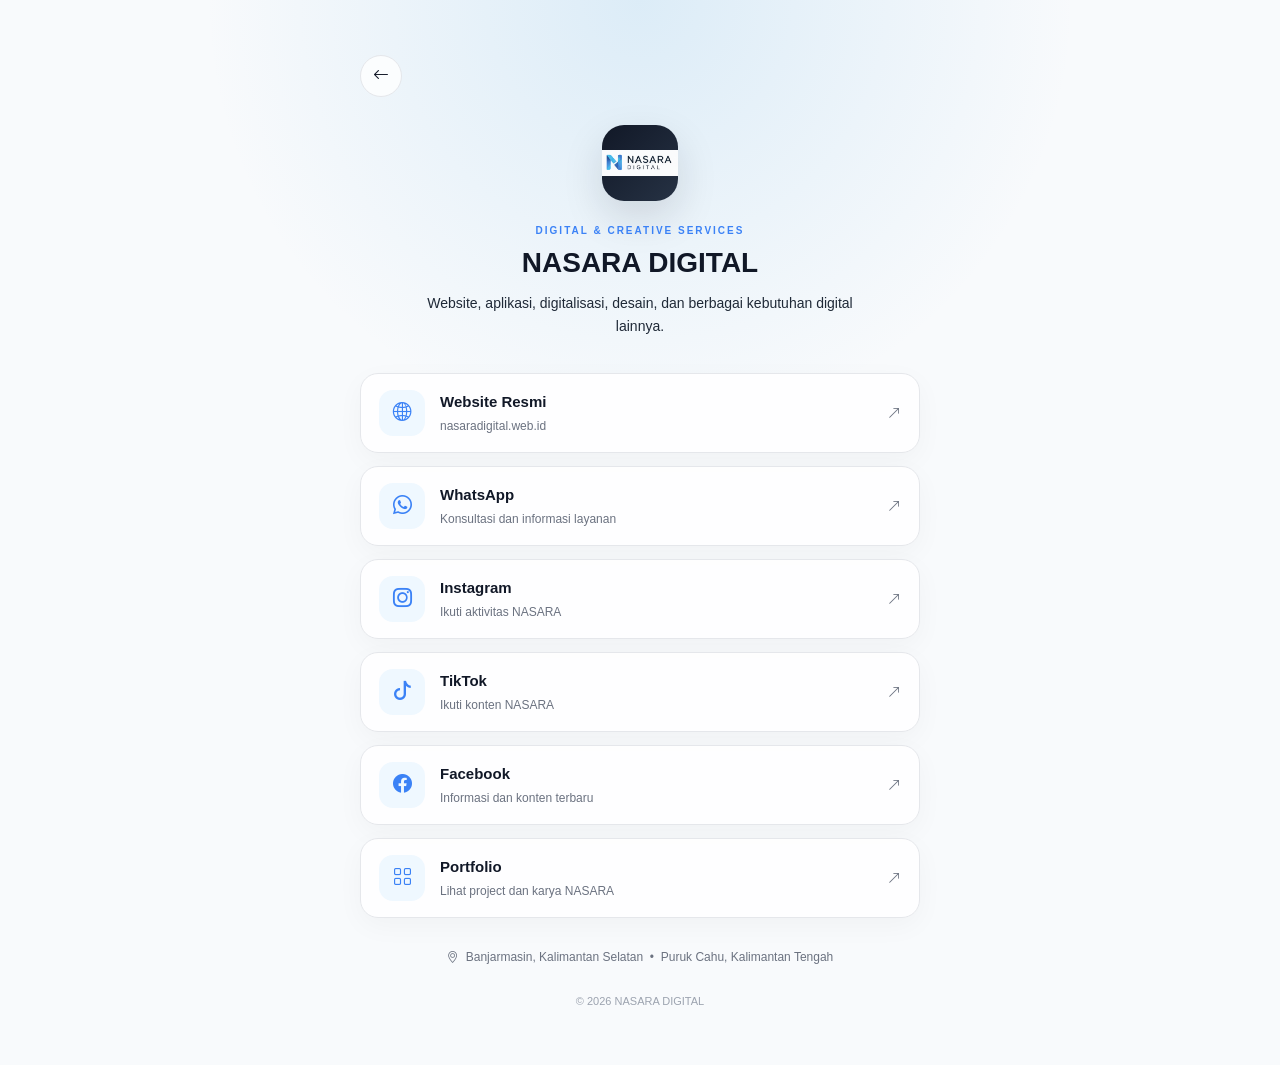
==== links/index.html @ 8e53f0a7 "add tiktok link" ====
<!doctype html>
<html lang="id">

<head>
    <meta charset="utf-8">

    <meta
        name="viewport"
        content="width=device-width, initial-scale=1"
    >

    <title>NASARA DIGITAL | Links</title>

    <meta
        name="description"
        content="Temukan website, WhatsApp, Instagram, Facebook, dan portfolio NASARA DIGITAL."
    >

    <meta property="og:title" content="NASARA DIGITAL | Links">
    <meta property="og:description" content="Temukan website, WhatsApp, Instagram, Facebook, dan portfolio NASARA DIGITAL.">
    <meta property="og:url" content="https://nasaradigital.web.id/links/">

    <link rel="canonical" href="https://nasaradigital.web.id/links/">

    <!-- Google Fonts -->
    <link
        rel="preconnect"
        href="https://fonts.googleapis.com"
    >

    <link
        rel="preconnect"
        href="https://fonts.gstatic.com"
        crossorigin
    >

    <link
        href="https://fonts.googleapis.com/css2?family=DM+Sans:wght@400;500;600;700&family=Playfair+Display:wght@600;700&display=swap"
        rel="stylesheet"
    >

    <!-- Bootstrap -->
    <link
        href="https://cdn.jsdelivr.net/npm/bootstrap@5.3.8/dist/css/bootstrap.min.css"
        rel="stylesheet"
    >

    <!-- Bootstrap Icons -->
    <link
        rel="stylesheet"
        href="https://cdn.jsdelivr.net/npm/bootstrap-icons@1.13.1/font/bootstrap-icons.min.css"
    >

    <!-- CSS NASARA -->
    <link
        rel="stylesheet"
        href="../assets/css/style.css"
    >
    <link rel="icon" type="image/png" href="/assets/images/nasara-logo.png">
</head>


<body class="links-page">

    <main class="links-wrapper">

        <div class="links-container">

            <a
                href="/"
                class="links-back"
                aria-label="Kembali ke website"
            >
                <i class="bi bi-arrow-left"></i>
            </a>


            <div class="links-profile">

                <div class="links-logo">
                    <img
                        src="/assets/images/nasara-logo.png"
                        alt="NASARA DIGITAL"
                    >
                </div>

                <span class="links-label">
                    DIGITAL & CREATIVE SERVICES
                </span>

                <h1>
                    NASARA DIGITAL
                </h1>

                <p>
                    Website, aplikasi, digitalisasi, desain,
                    dan berbagai kebutuhan digital lainnya.
                </p>

            </div>


            <div class="links-list">

                <a
                    href="https://nasaradigital.web.id"
                    class="nasara-link"
                    target="_blank"
                    rel="noopener"
                >
                    <span class="link-icon">
                        <i class="bi bi-globe2"></i>
                    </span>

                    <span class="link-content">
                        <strong>Website Resmi</strong>
                        <small>nasaradigital.web.id</small>
                    </span>

                    <i class="bi bi-arrow-up-right link-arrow"></i>
                </a>


                <a
                    href="https://wa.me/6285385534523"
                    class="nasara-link"
                    target="_blank"
                    rel="noopener"
                >
                    <span class="link-icon">
                        <i class="bi bi-whatsapp"></i>
                    </span>

                    <span class="link-content">
                        <strong>WhatsApp</strong>
                        <small>Konsultasi dan informasi layanan</small>
                    </span>

                    <i class="bi bi-arrow-up-right link-arrow"></i>
                </a>


                <a
                    href="https://www.instagram.com/nasaradigital"
                    class="nasara-link"
                >
                    <span class="link-icon">
                        <i class="bi bi-instagram"></i>
                    </span>

                    <span class="link-content">
                        <strong>Instagram</strong>
                        <small>Ikuti aktivitas NASARA</small>
                    </span>

                    <i class="bi bi-arrow-up-right link-arrow"></i>
                </a>

                <a
                    href="https://www.tiktok.com/@nasaradigital"
                    class="nasara-link"
                    target="_blank"
                    rel="noopener"
                    >
                    <span class="link-icon">
                        <i class="bi bi-tiktok"></i>
                    </span>

                    <span class="link-content">
                        <strong>TikTok</strong>
                        <small>Ikuti konten NASARA</small>
                    </span>

                    <i class="bi bi-arrow-up-right link-arrow"></i>
                </a>


                <a
                    href="https://www.facebook.com/profile.php?id=61593274027794"
                    class="nasara-link"
                >
                    <span class="link-icon">
                        <i class="bi bi-facebook"></i>
                    </span>

                    <span class="link-content">
                        <strong>Facebook</strong>
                        <small>Informasi dan konten terbaru</small>
                    </span>

                    <i class="bi bi-arrow-up-right link-arrow"></i>
                </a>


                <a
                    href="/portfolio/"
                    class="nasara-link"
                >
                    <span class="link-icon">
                        <i class="bi bi-grid"></i>
                    </span>

                    <span class="link-content">
                        <strong>Portfolio</strong>
                        <small>Lihat project dan karya NASARA</small>
                    </span>

                    <i class="bi bi-arrow-up-right link-arrow"></i>
                </a>

            </div>


            <div class="links-location">

                <i class="bi bi-geo-alt"></i>

                <span>
                    Banjarmasin, Kalimantan Selatan
                    &nbsp;•&nbsp;
                    Puruk Cahu, Kalimantan Tengah
                </span>

            </div>


            <footer class="links-footer">
                © 2026 NASARA DIGITAL
            </footer>

        </div>

    </main>

</body>

</html>
---- assets/css/style.css ----
:root {
    --nasara-blue: #5dade2;
    --nasara-blue-dark: #3b82f6;

    --nasara-dark: #111827;

    --nasara-text: #1f2937;

    --nasara-muted: #6b7280;

    --nasara-light: #f8fafc;

    --nasara-border: #e5e7eb;

    --nasara-white: #ffffff;
}


* {
    box-sizing: border-box;
}


html {
    scroll-behavior: smooth;
}


body {
    margin: 0;

    font-family: "Quicksand", sans-serif;

    background: var(--nasara-white);

    color: var(--nasara-dark);
}


h1,
h2,
h3,
h4,
h5,
h6 {
    font-family: "Quicksand", sans-serif;
}


a {
    text-decoration: none;
}

/* =========================
   NAVBAR
========================= */

.nasara-navbar {
    padding: 18px 0;
    background: rgba(255, 255, 255, 0.88);
    backdrop-filter: blur(14px);
    border-bottom: 1px solid rgba(229, 231, 235, 0.7);
}

.navbar-brand {
    font-family: "Quicksand", sans-serif;
    font-size: 20px;
    letter-spacing: 1px;
    color: var(--nasara-dark);
}

.nasara-navbar .nav-link {
    font-size: 14px;
    font-weight: 500;
    color: var(--nasara-text);
    transition: 0.25s ease;
}

.nasara-navbar .nav-link:hover {
    color: var(--nasara-blue-dark);
}


/* =========================
   BUTTON
========================= */

.btn-nasara {
    background: var(--nasara-dark);
    color: var(--nasara-white);
    border: 1px solid var(--nasara-dark);
    border-radius: 12px;
    padding: 12px 20px;
    font-weight: 600;
    transition: 0.25s ease;
}

.btn-nasara:hover {
    background: var(--nasara-blue-dark);
    border-color: var(--nasara-blue-dark);
    color: var(--nasara-white);
    transform: translateY(-2px);
}

.btn-outline-nasara {
    background: transparent;
    color: var(--nasara-dark);
    border: 1px solid var(--nasara-border);
    border-radius: 12px;
    padding: 12px 20px;
    font-weight: 600;
    transition: 0.25s ease;
}

.btn-outline-nasara:hover {
    background: var(--nasara-light);
    color: var(--nasara-dark);
    border-color: #d1d5db;
}


/* =========================
   HERO
========================= */

.hero-section {
    position: relative;
    overflow: hidden;
    background:
        radial-gradient(
            circle at 80% 30%,
            rgba(93, 173, 226, 0.16),
            transparent 30%
        ),
        linear-gradient(
            180deg,
            #ffffff 0%,
            #f8fbff 100%
        );
}

.hero-label {
    display: inline-block;
    margin-bottom: 18px;
    font-size: 12px;
    font-weight: 700;
    letter-spacing: 2px;
    color: var(--nasara-blue-dark);
}

.hero-title {
    max-width: 800px;
    margin-bottom: 24px;

    font-size: clamp(46px, 6vw, 78px);
    line-height: 1.02;
    letter-spacing: -2px;

    color: var(--nasara-dark);
}

.hero-highlight {
    background: linear-gradient(
        90deg,
        var(--nasara-blue-dark),
        var(--nasara-blue)
    );

    -webkit-background-clip: text;
    -webkit-text-fill-color: transparent;
    background-clip: text;
}

.hero-description {
    max-width: 650px;
    margin-bottom: 32px;

    font-size: 18px;
    line-height: 1.8;

    color: var(--nasara-text);
}

.hero-actions {
    display: flex;
    flex-wrap: wrap;
    gap: 12px;
}


/* =========================
   HERO VISUAL
========================= */

.hero-visual {
    position: relative;
    min-height: 470px;
}

.hero-circle {
    position: absolute;

    width: 340px;
    height: 340px;

    top: 65px;
    right: 10px;

    border-radius: 50%;

    background: linear-gradient(
        135deg,
        rgba(93, 173, 226, 0.24),
        rgba(59, 130, 246, 0.08)
    );

    border: 1px solid rgba(93, 173, 226, 0.2);
}

.floating-card {
    position: absolute;
    z-index: 2;

    width: 260px;

    display: flex;
    align-items: center;
    gap: 16px;

    padding: 18px;

    background: rgba(255, 255, 255, 0.88);

    backdrop-filter: blur(12px);

    border: 1px solid rgba(229, 231, 235, 0.85);

    border-radius: 18px;

    box-shadow:
        0 20px 50px rgba(17, 24, 39, 0.08);
}

.floating-card i {
    display: flex;
    align-items: center;
    justify-content: center;

    width: 48px;
    height: 48px;

    flex-shrink: 0;

    border-radius: 14px;

    background: #eff8ff;

    color: var(--nasara-blue-dark);

    font-size: 21px;
}

.floating-card small {
    display: block;

    margin-bottom: 3px;

    color: var(--nasara-muted);

    font-size: 12px;
}

.floating-card strong {
    display: block;

    color: var(--nasara-dark);

    font-size: 14px;
    line-height: 1.4;
}

.card-one {
    top: 80px;
    left: 10px;
}

.card-two {
    top: 205px;
    right: 0;
}

.card-three {
    bottom: 55px;
    left: 45px;
}


/* =========================
   MOBILE
========================= */

@media (max-width: 991px) {

    .nasara-navbar {
        padding: 14px 0;
    }

    .navbar-collapse {
        padding-top: 18px;
        padding-bottom: 10px;
    }

    .nasara-navbar .nav-item {
        width: 100%;
    }

    .nasara-navbar .nav-link {
        padding: 10px 0;
    }

    .hero-section {
        padding-top: 80px;
    }

    .hero-title {
        font-size: clamp(42px, 12vw, 64px);
        letter-spacing: -1.5px;
    }

    .hero-description {
        font-size: 16px;
    }

}


@media (max-width: 576px) {

    .hero-title {
        font-size: 44px;
    }

    .hero-actions {
        flex-direction: column;
    }

    .hero-actions .btn {
        width: 100%;
    }

}

/* =========================
   ABOUT
========================= */

.about-section {
    padding: 120px 0;
    background: var(--nasara-white);
}

.section-label {
    display: inline-block;
    margin-bottom: 16px;

    font-size: 12px;
    font-weight: 700;
    letter-spacing: 2px;

    color: var(--nasara-blue-dark);
}

.section-title {
    max-width: 620px;
    margin-bottom: 24px;

    font-size: clamp(38px, 5vw, 58px);
    line-height: 1.08;
    letter-spacing: -1.5px;

    color: var(--nasara-dark);
}

.section-description {
    max-width: 620px;
    margin-bottom: 18px;

    font-size: 17px;
    line-height: 1.8;

    color: var(--nasara-text);
}


/* ABOUT VISUAL */

.about-visual {
    position: relative;
    min-height: 430px;
}

.about-box {
    border: 1px solid var(--nasara-border);
    background: var(--nasara-white);

    border-radius: 24px;

    box-shadow:
        0 24px 60px rgba(17, 24, 39, 0.06);
}

.about-box-main {
    width: 82%;
    min-height: 330px;

    display: flex;
    flex-direction: column;
    justify-content: space-between;

    padding: 38px;

    background:
        linear-gradient(
            145deg,
            #f8fbff,
            #ffffff
        );
}

.about-number {
    font-size: 13px;
    font-weight: 700;
    letter-spacing: 2px;

    color: var(--nasara-blue-dark);
}

.about-box-main p {
    max-width: 380px;

    margin: 0;

    font-family: "Quicksand", sans-serif;
    font-size: 30px;
    line-height: 1.3;

    color: var(--nasara-dark);
}

.about-box-small {
    position: absolute;

    width: 260px;

    right: 0;
    bottom: 20px;

    display: flex;
    align-items: center;
    gap: 14px;

    padding: 20px;
}

.about-box-small i {
    font-size: 24px;
    color: var(--nasara-blue-dark);
}

.about-box-small span {
    font-size: 14px;
    line-height: 1.5;

    color: var(--nasara-text);
}


/* ABOUT POINTS */

.about-points {
    display: flex;
    flex-wrap: wrap;
    gap: 14px 24px;

    margin-top: 30px;
}

.about-point {
    display: flex;
    align-items: center;
    gap: 8px;

    font-size: 14px;
    font-weight: 600;

    color: var(--nasara-dark);
}

.about-point i {
    color: var(--nasara-blue-dark);
}


/* MOBILE */

@media (max-width: 991px) {

    .about-section {
        padding: 90px 0;
    }

    .about-visual {
        min-height: 390px;
    }

    .about-box-main {
        width: 90%;
    }

}


@media (max-width: 576px) {

    .about-section {
        padding: 75px 0;
    }

    .about-visual {
        min-height: auto;
    }

    .about-box-main {
        width: 100%;
        min-height: 300px;

        padding: 28px;
    }

    .about-box-main p {
        font-size: 26px;
    }

    .about-box-small {
        position: relative;

        width: 92%;

        right: auto;
        bottom: auto;

        margin:
            -25px auto
            0;
    }

    .section-title {
        font-size: 40px;
    }

}

/* =========================
   SERVICES
========================= */

.services-section {
    padding: 120px 0;
    background: var(--nasara-light);
}

.services-heading {
    max-width: 760px;
    margin: 0 auto;
}

.services-heading .section-title {
    max-width: 720px;
}

.services-heading .section-description {
    max-width: 650px;
}


/* SERVICE CARD */

.service-card {
    position: relative;

    padding: 30px;

    background: var(--nasara-white);

    border: 1px solid var(--nasara-border);
    border-radius: 22px;

    transition:
        transform 0.25s ease,
        box-shadow 0.25s ease,
        border-color 0.25s ease;
}

.service-card:hover {
    transform: translateY(-6px);

    border-color: rgba(59, 130, 246, 0.25);

    box-shadow:
        0 24px 60px rgba(17, 24, 39, 0.08);
}


.service-icon {
    width: 54px;
    height: 54px;

    display: flex;
    align-items: center;
    justify-content: center;

    margin-bottom: 28px;

    border-radius: 16px;

    background: #eff8ff;

    color: var(--nasara-blue-dark);

    font-size: 23px;
}


.service-card h3 {
    margin-bottom: 14px;

    font-family: "Quicksand", sans-serif;
    font-size: 19px;
    font-weight: 700;

    color: var(--nasara-dark);
}


.service-card p {
    min-height: 120px;

    margin-bottom: 24px;

    font-size: 15px;
    line-height: 1.75;

    color: var(--nasara-text);
}


.service-link {
    display: inline-flex;
    align-items: center;
    gap: 7px;

    font-size: 14px;
    font-weight: 700;

    color: var(--nasara-dark);

    transition: 0.2s ease;
}


.service-link i {
    font-size: 13px;

    transition: transform 0.2s ease;
}


.service-link:hover {
    color: var(--nasara-blue-dark);
}


.service-link:hover i {
    transform: translate(3px, -3px);
}


/* MOBILE */

@media (max-width: 991px) {

    .services-section {
        padding: 90px 0;
    }

}


@media (max-width: 576px) {

    .services-section {
        padding: 75px 0;
    }

    .service-card {
        padding: 26px;
    }

    .service-card p {
        min-height: auto;
    }

}

/* =========================
   PROCESS
========================= */

.process-section {
    padding: 120px 0;
    background: var(--nasara-white);
}


.process-card {
    position: relative;

    padding: 34px;

    border: 1px solid var(--nasara-border);
    border-radius: 22px;

    background: var(--nasara-white);

    transition:
        transform 0.25s ease,
        box-shadow 0.25s ease;
}


.process-card:hover {
    transform: translateY(-5px);

    box-shadow:
        0 24px 60px rgba(17, 24, 39, 0.07);
}


.process-number {
    display: inline-block;

    margin-bottom: 28px;

    font-size: 12px;
    font-weight: 700;
    letter-spacing: 2px;

    color: var(--nasara-muted);
}


.process-icon {
    width: 54px;
    height: 54px;

    display: flex;
    align-items: center;
    justify-content: center;

    margin-bottom: 24px;

    border-radius: 16px;

    background: #eff8ff;

    color: var(--nasara-blue-dark);

    font-size: 23px;
}


.process-card h3 {
    margin-bottom: 14px;

    font-family: "Quicksand", sans-serif;
    font-size: 20px;
    font-weight: 700;

    color: var(--nasara-dark);
}


.process-card p {
    margin: 0;

    font-size: 15px;
    line-height: 1.75;

    color: var(--nasara-text);
}


@media (max-width: 991px) {

    .process-section {
        padding: 90px 0;
    }

}


@media (max-width: 576px) {

    .process-section {
        padding: 75px 0;
    }

    .process-card {
        padding: 28px;
    }

}

/* =========================
   CTA
========================= */

.cta-section {
    padding: 110px 0;
    background: var(--nasara-light);
}

.cta-box {
    position: relative;
    overflow: hidden;

    padding: 85px 30px;

    border-radius: 30px;

    background:
        radial-gradient(
            circle at 80% 20%,
            rgba(93, 173, 226, 0.18),
            transparent 30%
        ),
        var(--nasara-white);

    border: 1px solid var(--nasara-border);

    box-shadow:
        0 24px 70px rgba(17, 24, 39, 0.06);
}

.cta-title {
    max-width: 760px;
    margin: 0 auto 20px;

    font-size: clamp(40px, 5vw, 62px);
    line-height: 1.08;

    color: var(--nasara-dark);
}

.cta-description {
    max-width: 620px;
    margin: 0 auto 30px;

    font-size: 17px;
    line-height: 1.8;

    color: var(--nasara-text);
}

.cta-actions {
    display: flex;
    justify-content: center;
    flex-wrap: wrap;
    gap: 12px;
}


/* =========================
   FOOTER
========================= */

.footer-section {
    padding: 70px 0 28px;

    background: var(--nasara-dark);

    color: var(--nasara-white);
}

.footer-brand {
    font-size: 19px;
    font-weight: 700;
    letter-spacing: 1px;
}

.footer-text {
    margin: 8px 0 0;

    font-size: 14px;

    color: rgba(255, 255, 255, 0.65);
}

.footer-links {
    display: flex;
    justify-content: flex-end;
    flex-wrap: wrap;
    gap: 20px;
}

.footer-links a {
    font-size: 14px;

    color: rgba(255, 255, 255, 0.75);

    transition: 0.2s ease;
}

.footer-links a:hover {
    color: var(--nasara-blue);
}

.footer-bottom {
    margin-top: 45px;
    padding-top: 24px;

    display: flex;
    justify-content: space-between;
    gap: 20px;

    border-top: 1px solid rgba(255, 255, 255, 0.1);

    font-size: 12px;

    color: rgba(255, 255, 255, 0.48);
}


/* MOBILE */

@media (max-width: 991px) {

    .cta-section {
        padding: 90px 0;
    }

    .footer-links {
        justify-content: flex-start;
    }

}


@media (max-width: 576px) {

    .cta-section {
        padding: 70px 0;
    }

    .cta-box {
        padding: 60px 22px;
    }

    .cta-actions {
        flex-direction: column;
    }

    .cta-actions .btn {
        width: 100%;
    }

    .footer-bottom {
        flex-direction: column;
    }

}

/* =========================
   LINKS PAGE
========================= */

.links-page {
    min-height: 100vh;

    background:
        radial-gradient(
            circle at 50% 0%,
            rgba(93, 173, 226, 0.18),
            transparent 35%
        ),
        #f8fafc;
}


.links-wrapper {
    min-height: 100vh;

    display: flex;
    justify-content: center;

    padding: 55px 20px;
}


.links-container {
    width: 100%;
    max-width: 560px;
}


.links-back {
    width: 42px;
    height: 42px;

    display: flex;
    align-items: center;
    justify-content: center;

    margin-bottom: 28px;

    border: 1px solid var(--nasara-border);
    border-radius: 50%;

    background: rgba(255, 255, 255, 0.8);

    color: var(--nasara-dark);

    transition: 0.2s ease;
}


.links-back:hover {
    transform: translateX(-3px);

    color: var(--nasara-blue-dark);
}


.links-profile {
    text-align: center;

    margin-bottom: 34px;
}


.links-logo {
    width: 76px;
    height: 76px;

    display: flex;
    align-items: center;
    justify-content: center;

    margin: 0 auto 22px;

    border-radius: 22px;

    background:
        linear-gradient(
            135deg,
            var(--nasara-dark),
            #263244
        );

    color: var(--nasara-white);

    font-family: "Quicksand", sans-serif;
    font-size: 38px;
    font-weight: 700;

    box-shadow:
        0 16px 40px rgba(17, 24, 39, 0.13);
}


.links-label {
    display: block;

    margin-bottom: 8px;

    font-size: 10px;
    font-weight: 700;

    letter-spacing: 2px;

    color: var(--nasara-blue-dark);
}


.links-profile h1 {
    margin-bottom: 12px;

    font-family: "Quicksand", sans-serif;
    font-size: 28px;
    font-weight: 700;

    color: var(--nasara-dark);
}


.links-profile p {
    max-width: 450px;

    margin: 0 auto;

    font-size: 14px;
    line-height: 1.7;

    color: var(--nasara-text);
}


/* LINK BUTTON */

.links-list {
    display: flex;
    flex-direction: column;
    gap: 13px;
}


.nasara-link {
    display: flex;
    align-items: center;

    padding: 16px 18px;

    background: rgba(255, 255, 255, 0.9);

    border: 1px solid var(--nasara-border);
    border-radius: 18px;

    color: var(--nasara-dark);

    box-shadow:
        0 8px 28px rgba(17, 24, 39, 0.035);

    transition:
        transform 0.2s ease,
        border-color 0.2s ease,
        box-shadow 0.2s ease;
}


.nasara-link:hover {
    transform: translateY(-3px);

    color: var(--nasara-dark);

    border-color: rgba(59, 130, 246, 0.3);

    box-shadow:
        0 16px 40px rgba(17, 24, 39, 0.07);
}


.link-icon {
    width: 46px;
    height: 46px;

    flex-shrink: 0;

    display: flex;
    align-items: center;
    justify-content: center;

    margin-right: 15px;

    border-radius: 14px;

    background: #eff8ff;

    color: var(--nasara-blue-dark);

    font-size: 19px;
}


.link-content {
    flex: 1;

    min-width: 0;
}


.link-content strong {
    display: block;

    margin-bottom: 3px;

    font-size: 15px;
    font-weight: 700;
}


.link-content small {
    display: block;

    font-size: 12px;

    color: var(--nasara-muted);
}


.link-arrow {
    margin-left: 12px;

    font-size: 13px;

    color: var(--nasara-muted);
}


/* LOCATION */

.links-location {
    display: flex;
    justify-content: center;
    align-items: center;

    gap: 7px;

    margin-top: 30px;

    text-align: center;

    font-size: 12px;
    line-height: 1.6;

    color: var(--nasara-muted);
}


.links-footer {
    margin-top: 26px;

    text-align: center;

    font-size: 11px;

    color: #9ca3af;
}


@media (max-width: 576px) {

    .links-wrapper {
        padding: 32px 16px;
    }

    .links-logo {
        width: 68px;
        height: 68px;

        font-size: 34px;
    }

    .links-profile h1 {
        font-size: 25px;
    }

    .nasara-link {
        padding: 14px 15px;
    }

}

/* =========================
   PORTFOLIO PAGE
========================= */

.portfolio-hero {
    padding: 180px 0 90px;

    background:
        radial-gradient(
            circle at 85% 20%,
            rgba(93, 173, 226, 0.16),
            transparent 28%
        ),
        var(--nasara-white);
}


.portfolio-title {
    max-width: 900px;

    margin-bottom: 26px;

    font-size: clamp(48px, 6vw, 76px);
    line-height: 1.03;
    letter-spacing: -2px;

    color: var(--nasara-dark);
}


.portfolio-title span {
    background:
        linear-gradient(
            90deg,
            var(--nasara-blue-dark),
            var(--nasara-blue)
        );

    -webkit-background-clip: text;
    -webkit-text-fill-color: transparent;

    background-clip: text;
}


.portfolio-description {
    max-width: 700px;

    margin: 0;

    font-size: 17px;
    line-height: 1.8;

    color: var(--nasara-text);
}


/* PROJECT AREA */

.portfolio-projects {
    padding: 40px 0 120px;

    background: var(--nasara-white);
}


.portfolio-card {
    height: 100%;

    overflow: hidden;

    background: var(--nasara-white);

    border: 1px solid var(--nasara-border);

    border-radius: 26px;

    transition:
        transform 0.25s ease,
        box-shadow 0.25s ease;
}


.portfolio-card:hover {
    transform: translateY(-6px);

    box-shadow:
        0 28px 70px rgba(17, 24, 39, 0.08);
}


/* PROJECT PREVIEW */

.portfolio-preview {
    min-height: 260px;

    display: flex;
    align-items: center;
    justify-content: center;

    font-size: 64px;
}


.preview-blue {
    background:
        linear-gradient(
            135deg,
            #eaf6ff,
            #dceeff
        );

    color: var(--nasara-blue-dark);
}


.preview-dark {
    background:
        linear-gradient(
            135deg,
            #111827,
            #263244
        );

    color: var(--nasara-white);
}


.preview-light {
    background:
        linear-gradient(
            135deg,
            #f8fafc,
            #eef2f7
        );

    color: #64748b;
}


.preview-gradient {
    background:
        linear-gradient(
            135deg,
            rgba(93, 173, 226, 0.28),
            rgba(59, 130, 246, 0.08)
        );

    color: var(--nasara-blue-dark);
}


/* CONTENT */

.portfolio-content {
    padding: 30px;
}


.portfolio-meta {
    display: flex;
    flex-wrap: wrap;
    gap: 8px;

    margin-bottom: 18px;
}


.portfolio-meta span {
    font-size: 10px;
    font-weight: 700;

    letter-spacing: 1px;

    color: var(--nasara-muted);
}


.portfolio-meta span + span::before {
    content: "•";

    margin-right: 8px;
}


.portfolio-content h2 {
    margin-bottom: 14px;

    font-family: "Quicksand", sans-serif;

    font-size: 24px;
    font-weight: 700;

    color: var(--nasara-dark);
}


.portfolio-content p {
    min-height: 105px;

    margin-bottom: 22px;

    font-size: 15px;
    line-height: 1.75;

    color: var(--nasara-text);
}


/* TAGS */

.portfolio-tags {
    display: flex;
    flex-wrap: wrap;
    gap: 8px;

    margin-bottom: 24px;
}


.portfolio-tags span {
    padding: 7px 11px;

    border-radius: 100px;

    background: var(--nasara-light);

    border: 1px solid var(--nasara-border);

    font-size: 11px;
    font-weight: 600;

    color: var(--nasara-text);
}


/* STATUS */

.portfolio-status {
    display: flex;
    align-items: center;
    gap: 7px;

    padding-top: 18px;

    border-top: 1px solid var(--nasara-border);

    font-size: 12px;
    font-weight: 600;

    color: var(--nasara-muted);
}


.portfolio-status i {
    color: var(--nasara-blue-dark);
}


/* PORTFOLIO CTA */

.portfolio-cta {
    padding: 100px 0;

    background: var(--nasara-light);
}


.portfolio-cta-box {
    display: flex;
    align-items: center;
    justify-content: space-between;

    gap: 40px;

    padding: 55px;

    background: var(--nasara-white);

    border: 1px solid var(--nasara-border);

    border-radius: 28px;
}


.portfolio-cta-box h2 {
    max-width: 650px;

    margin: 0;

    font-size: clamp(34px, 4vw, 50px);
    line-height: 1.1;

    color: var(--nasara-dark);
}


.footer-home {
    color: rgba(255, 255, 255, 0.65);

    transition: 0.2s ease;
}


.footer-home:hover {
    color: var(--nasara-blue);
}


/* MOBILE */

@media (max-width: 991px) {

    .portfolio-hero {
        padding: 150px 0 70px;
    }

    .portfolio-projects {
        padding-bottom: 90px;
    }

    .portfolio-cta-box {
        flex-direction: column;
        align-items: flex-start;

        padding: 40px;
    }

}


@media (max-width: 576px) {

    .portfolio-title {
        font-size: 45px;

        letter-spacing: -1px;
    }

    .portfolio-preview {
        min-height: 210px;
    }

    .portfolio-content {
        padding: 25px;
    }

    .portfolio-content p {
        min-height: auto;
    }

    .portfolio-cta {
        padding: 70px 0;
    }

    .portfolio-cta-box {
        padding: 30px 24px;
    }

    .portfolio-cta-box .btn {
        width: 100%;
    }

}

.links-logo img {
    width: 100%;
    height: 100%;
    object-fit: contain;
}
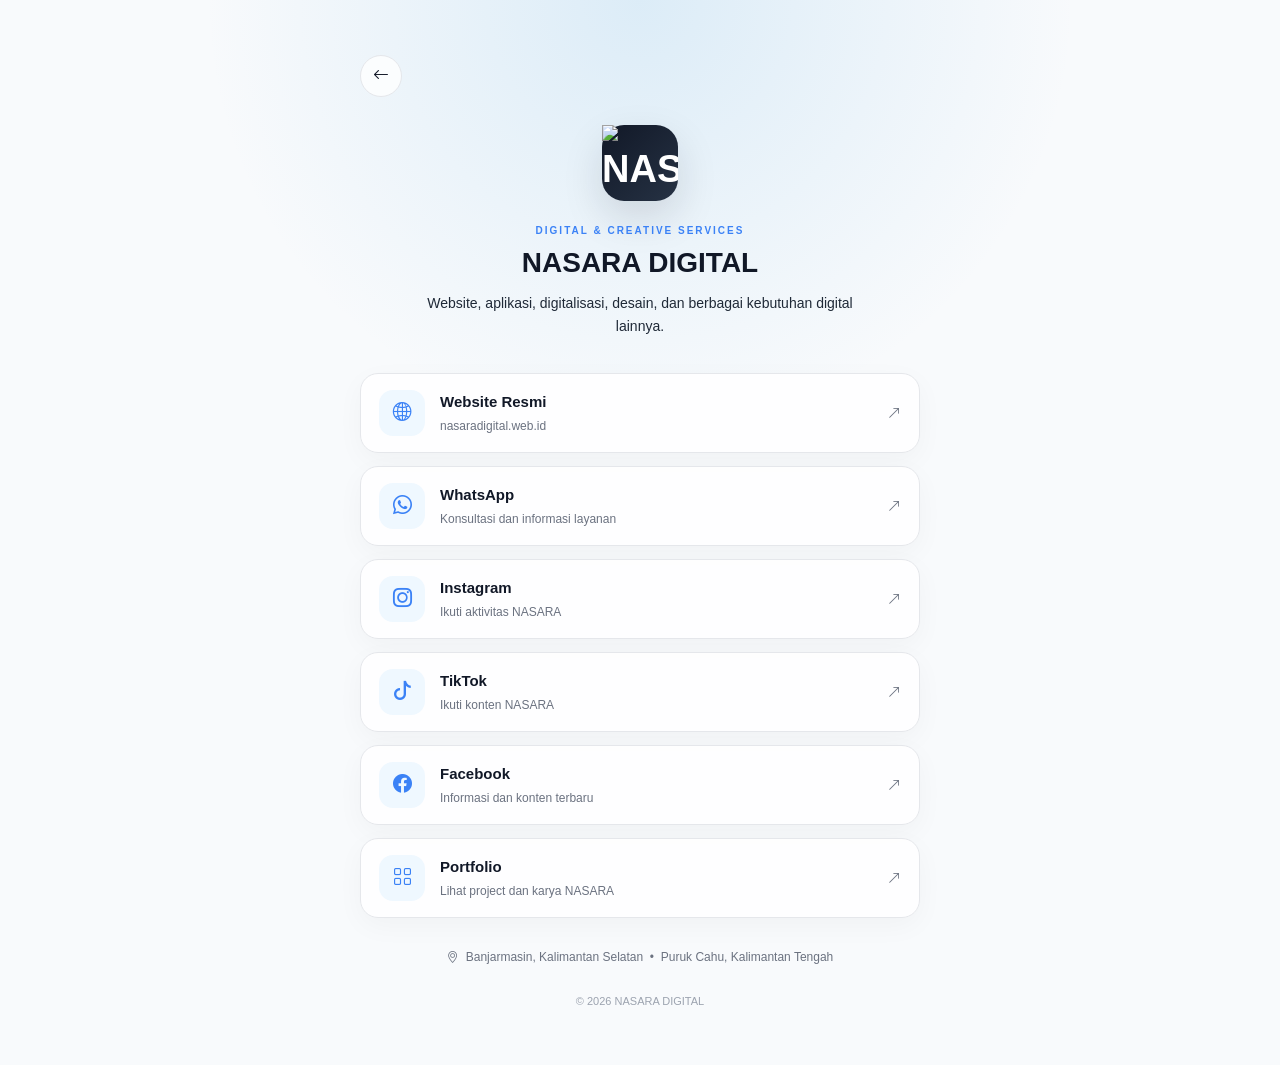
==== commit 3bf384a0: "change logo directory to s3 amazon" ====
--- a/links/index.html
+++ b/links/index.html
@@ -56,7 +56,7 @@
         rel="stylesheet"
         href="../assets/css/style.css"
     >
-    <link rel="icon" type="image/png" href="/assets/images/nasara-logo.png">
+    <link rel="icon" type="image/png" href="https://is3.cloudhost.id/nasara-documents/05_BRANDING/LOGO/nasara_logo.png">
 </head>
 
 
@@ -79,7 +79,7 @@
 
                 <div class="links-logo">
                     <img
-                        src="/assets/images/nasara-logo.png"
+                        src="https://is3.cloudhost.id/nasara-documents/05_BRANDING/LOGO/nasara_logo.png"
                         alt="NASARA DIGITAL"
                     >
                 </div>
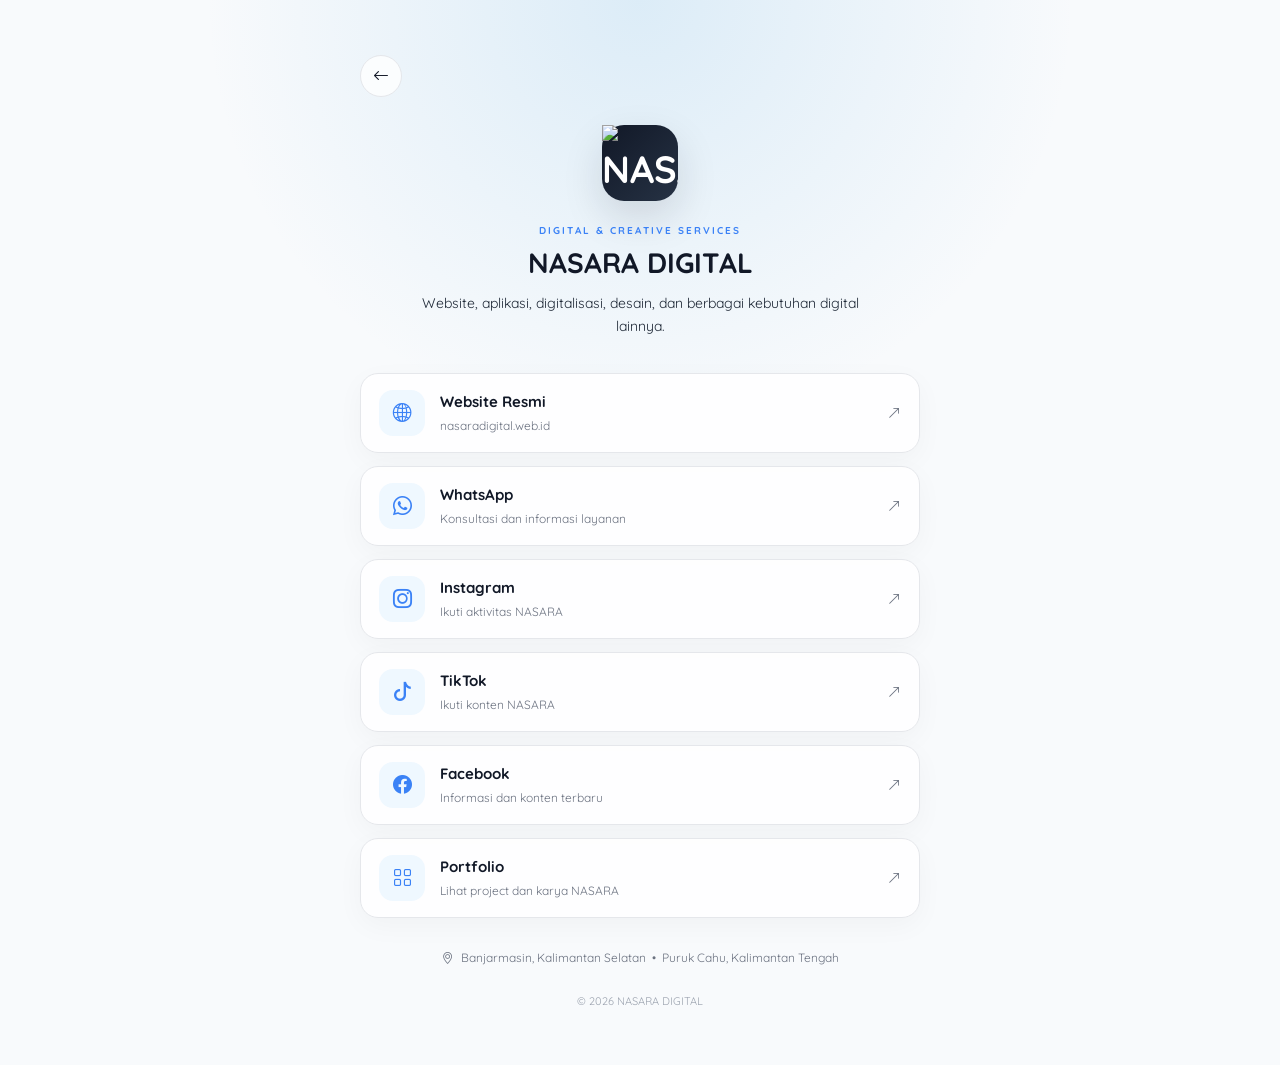
==== commit e03808ff: "change all pages to quicksand fonts" ====
--- a/links/index.html
+++ b/links/index.html
@@ -1,237 +1,247 @@
-<!doctype html>
-<html lang="id">
-
-<head>
-    <meta charset="utf-8">
-
-    <meta
-        name="viewport"
-        content="width=device-width, initial-scale=1"
-    >
-
-    <title>NASARA DIGITAL | Links</title>
-
-    <meta
-        name="description"
-        content="Temukan website, WhatsApp, Instagram, Facebook, dan portfolio NASARA DIGITAL."
-    >
-
-    <meta property="og:title" content="NASARA DIGITAL | Links">
-    <meta property="og:description" content="Temukan website, WhatsApp, Instagram, Facebook, dan portfolio NASARA DIGITAL.">
-    <meta property="og:url" content="https://nasaradigital.web.id/links/">
-
-    <link rel="canonical" href="https://nasaradigital.web.id/links/">
-
-    <!-- Google Fonts -->
-    <link
-        rel="preconnect"
-        href="https://fonts.googleapis.com"
-    >
-
-    <link
-        rel="preconnect"
-        href="https://fonts.gstatic.com"
-        crossorigin
-    >
-
-    <link
-        href="https://fonts.googleapis.com/css2?family=DM+Sans:wght@400;500;600;700&family=Playfair+Display:wght@600;700&display=swap"
-        rel="stylesheet"
-    >
-
-    <!-- Bootstrap -->
-    <link
-        href="https://cdn.jsdelivr.net/npm/bootstrap@5.3.8/dist/css/bootstrap.min.css"
-        rel="stylesheet"
-    >
-
-    <!-- Bootstrap Icons -->
-    <link
-        rel="stylesheet"
-        href="https://cdn.jsdelivr.net/npm/bootstrap-icons@1.13.1/font/bootstrap-icons.min.css"
-    >
-
-    <!-- CSS NASARA -->
-    <link
-        rel="stylesheet"
-        href="../assets/css/style.css"
-    >
-    <link rel="icon" type="image/png" href="https://is3.cloudhost.id/nasara-documents/05_BRANDING/LOGO/nasara_logo.png">
-</head>
-
-
-<body class="links-page">
-
-    <main class="links-wrapper">
-
-        <div class="links-container">
-
-            <a
-                href="/"
-                class="links-back"
-                aria-label="Kembali ke website"
-            >
-                <i class="bi bi-arrow-left"></i>
-            </a>
-
-
-            <div class="links-profile">
-
-                <div class="links-logo">
-                    <img
-                        src="https://is3.cloudhost.id/nasara-documents/05_BRANDING/LOGO/nasara_logo.png"
-                        alt="NASARA DIGITAL"
-                    >
-                </div>
-
-                <span class="links-label">
-                    DIGITAL & CREATIVE SERVICES
-                </span>
-
-                <h1>
-                    NASARA DIGITAL
-                </h1>
-
-                <p>
-                    Website, aplikasi, digitalisasi, desain,
-                    dan berbagai kebutuhan digital lainnya.
-                </p>
-
-            </div>
-
-
-            <div class="links-list">
-
-                <a
-                    href="https://nasaradigital.web.id"
-                    class="nasara-link"
-                    target="_blank"
-                    rel="noopener"
-                >
-                    <span class="link-icon">
-                        <i class="bi bi-globe2"></i>
-                    </span>
-
-                    <span class="link-content">
-                        <strong>Website Resmi</strong>
-                        <small>nasaradigital.web.id</small>
-                    </span>
-
-                    <i class="bi bi-arrow-up-right link-arrow"></i>
-                </a>
-
-
-                <a
-                    href="https://wa.me/6285385534523"
-                    class="nasara-link"
-                    target="_blank"
-                    rel="noopener"
-                >
-                    <span class="link-icon">
-                        <i class="bi bi-whatsapp"></i>
-                    </span>
-
-                    <span class="link-content">
-                        <strong>WhatsApp</strong>
-                        <small>Konsultasi dan informasi layanan</small>
-                    </span>
-
-                    <i class="bi bi-arrow-up-right link-arrow"></i>
-                </a>
-
-
-                <a
-                    href="https://www.instagram.com/nasaradigital"
-                    class="nasara-link"
-                >
-                    <span class="link-icon">
-                        <i class="bi bi-instagram"></i>
-                    </span>
-
-                    <span class="link-content">
-                        <strong>Instagram</strong>
-                        <small>Ikuti aktivitas NASARA</small>
-                    </span>
-
-                    <i class="bi bi-arrow-up-right link-arrow"></i>
-                </a>
-
-                <a
-                    href="https://www.tiktok.com/@nasaradigital"
-                    class="nasara-link"
-                    target="_blank"
-                    rel="noopener"
-                    >
-                    <span class="link-icon">
-                        <i class="bi bi-tiktok"></i>
-                    </span>
-
-                    <span class="link-content">
-                        <strong>TikTok</strong>
-                        <small>Ikuti konten NASARA</small>
-                    </span>
-
-                    <i class="bi bi-arrow-up-right link-arrow"></i>
-                </a>
-
-
-                <a
-                    href="https://www.facebook.com/profile.php?id=61593274027794"
-                    class="nasara-link"
-                >
-                    <span class="link-icon">
-                        <i class="bi bi-facebook"></i>
-                    </span>
-
-                    <span class="link-content">
-                        <strong>Facebook</strong>
-                        <small>Informasi dan konten terbaru</small>
-                    </span>
-
-                    <i class="bi bi-arrow-up-right link-arrow"></i>
-                </a>
-
-
-                <a
-                    href="/portfolio/"
-                    class="nasara-link"
-                >
-                    <span class="link-icon">
-                        <i class="bi bi-grid"></i>
-                    </span>
-
-                    <span class="link-content">
-                        <strong>Portfolio</strong>
-                        <small>Lihat project dan karya NASARA</small>
-                    </span>
-
-                    <i class="bi bi-arrow-up-right link-arrow"></i>
-                </a>
-
-            </div>
-
-
-            <div class="links-location">
-
-                <i class="bi bi-geo-alt"></i>
-
-                <span>
-                    Banjarmasin, Kalimantan Selatan
-                    &nbsp;•&nbsp;
-                    Puruk Cahu, Kalimantan Tengah
-                </span>
-
-            </div>
-
-
-            <footer class="links-footer">
-                © 2026 NASARA DIGITAL
-            </footer>
-
-        </div>
-
-    </main>
-
-</body>
-
+<!doctype html>
+<html lang="id">
+
+<head>
+    <meta charset="utf-8">
+
+    <meta
+        name="viewport"
+        content="width=device-width, initial-scale=1"
+    >
+
+    <title>NASARA DIGITAL | Links</title>
+
+    <meta
+        name="description"
+        content="Temukan website, WhatsApp, Instagram, Facebook, dan portfolio NASARA DIGITAL."
+    >
+
+    <meta property="og:title" content="NASARA DIGITAL | Links">
+    <meta property="og:description" content="Temukan website, WhatsApp, Instagram, Facebook, dan portfolio NASARA DIGITAL.">
+    <meta property="og:url" content="https://nasaradigital.web.id/links/">
+
+    <link rel="canonical" href="https://nasaradigital.web.id/links/">
+
+    <!-- Google Fonts -->
+    <link
+        rel="preconnect"
+        href="https://fonts.googleapis.com"
+    >
+
+    <link
+        rel="preconnect"
+        href="https://fonts.gstatic.com"
+        crossorigin
+    >
+
+    <link
+        href="https://fonts.googleapis.com/css2?family=Quicksand:wght@400;500;600;700&display=swap"
+        rel="stylesheet"
+    >
+
+    <!-- Bootstrap -->
+    <link
+        href="https://cdn.jsdelivr.net/npm/bootstrap@5.3.8/dist/css/bootstrap.min.css"
+        rel="stylesheet"
+    >
+
+    <!-- Bootstrap Icons -->
+    <link
+        rel="stylesheet"
+        href="https://cdn.jsdelivr.net/npm/bootstrap-icons@1.13.1/font/bootstrap-icons.min.css"
+    >
+
+    <!-- CSS NASARA -->
+    <link
+        rel="stylesheet"
+        href="../assets/css/style.css"
+    >
+
+    <!-- Font NASARA -->
+    <style>
+        body,
+        h1, h2, h3, h4, h5, h6,
+        p, a, span, small, strong,
+        button, input, select, textarea, label {
+            font-family: "Quicksand", sans-serif !important;
+        }
+    </style>
+    <link rel="icon" type="image/png" href="https://is3.cloudhost.id/nasara-documents/05_BRANDING/LOGO/nasara_logo.png">
+</head>
+
+
+<body class="links-page">
+
+    <main class="links-wrapper">
+
+        <div class="links-container">
+
+            <a
+                href="/"
+                class="links-back"
+                aria-label="Kembali ke website"
+            >
+                <i class="bi bi-arrow-left"></i>
+            </a>
+
+
+            <div class="links-profile">
+
+                <div class="links-logo">
+                    <img
+                        src="https://is3.cloudhost.id/nasara-documents/05_BRANDING/LOGO/nasara_logo.png"
+                        alt="NASARA DIGITAL"
+                    >
+                </div>
+
+                <span class="links-label">
+                    DIGITAL & CREATIVE SERVICES
+                </span>
+
+                <h1>
+                    NASARA DIGITAL
+                </h1>
+
+                <p>
+                    Website, aplikasi, digitalisasi, desain,
+                    dan berbagai kebutuhan digital lainnya.
+                </p>
+
+            </div>
+
+
+            <div class="links-list">
+
+                <a
+                    href="https://nasaradigital.web.id"
+                    class="nasara-link"
+                    target="_blank"
+                    rel="noopener"
+                >
+                    <span class="link-icon">
+                        <i class="bi bi-globe2"></i>
+                    </span>
+
+                    <span class="link-content">
+                        <strong>Website Resmi</strong>
+                        <small>nasaradigital.web.id</small>
+                    </span>
+
+                    <i class="bi bi-arrow-up-right link-arrow"></i>
+                </a>
+
+
+                <a
+                    href="https://wa.me/6285385534523"
+                    class="nasara-link"
+                    target="_blank"
+                    rel="noopener"
+                >
+                    <span class="link-icon">
+                        <i class="bi bi-whatsapp"></i>
+                    </span>
+
+                    <span class="link-content">
+                        <strong>WhatsApp</strong>
+                        <small>Konsultasi dan informasi layanan</small>
+                    </span>
+
+                    <i class="bi bi-arrow-up-right link-arrow"></i>
+                </a>
+
+
+                <a
+                    href="https://www.instagram.com/nasaradigital"
+                    class="nasara-link"
+                >
+                    <span class="link-icon">
+                        <i class="bi bi-instagram"></i>
+                    </span>
+
+                    <span class="link-content">
+                        <strong>Instagram</strong>
+                        <small>Ikuti aktivitas NASARA</small>
+                    </span>
+
+                    <i class="bi bi-arrow-up-right link-arrow"></i>
+                </a>
+
+                <a
+                    href="https://www.tiktok.com/@nasaradigital"
+                    class="nasara-link"
+                    target="_blank"
+                    rel="noopener"
+                    >
+                    <span class="link-icon">
+                        <i class="bi bi-tiktok"></i>
+                    </span>
+
+                    <span class="link-content">
+                        <strong>TikTok</strong>
+                        <small>Ikuti konten NASARA</small>
+                    </span>
+
+                    <i class="bi bi-arrow-up-right link-arrow"></i>
+                </a>
+
+
+                <a
+                    href="https://www.facebook.com/profile.php?id=61593274027794"
+                    class="nasara-link"
+                >
+                    <span class="link-icon">
+                        <i class="bi bi-facebook"></i>
+                    </span>
+
+                    <span class="link-content">
+                        <strong>Facebook</strong>
+                        <small>Informasi dan konten terbaru</small>
+                    </span>
+
+                    <i class="bi bi-arrow-up-right link-arrow"></i>
+                </a>
+
+
+                <a
+                    href="/portfolio/"
+                    class="nasara-link"
+                >
+                    <span class="link-icon">
+                        <i class="bi bi-grid"></i>
+                    </span>
+
+                    <span class="link-content">
+                        <strong>Portfolio</strong>
+                        <small>Lihat project dan karya NASARA</small>
+                    </span>
+
+                    <i class="bi bi-arrow-up-right link-arrow"></i>
+                </a>
+
+            </div>
+
+
+            <div class="links-location">
+
+                <i class="bi bi-geo-alt"></i>
+
+                <span>
+                    Banjarmasin, Kalimantan Selatan
+                    &nbsp;•&nbsp;
+                    Puruk Cahu, Kalimantan Tengah
+                </span>
+
+            </div>
+
+
+            <footer class="links-footer">
+                © 2026 NASARA DIGITAL
+            </footer>
+
+        </div>
+
+    </main>
+
+</body>
+
 </html>
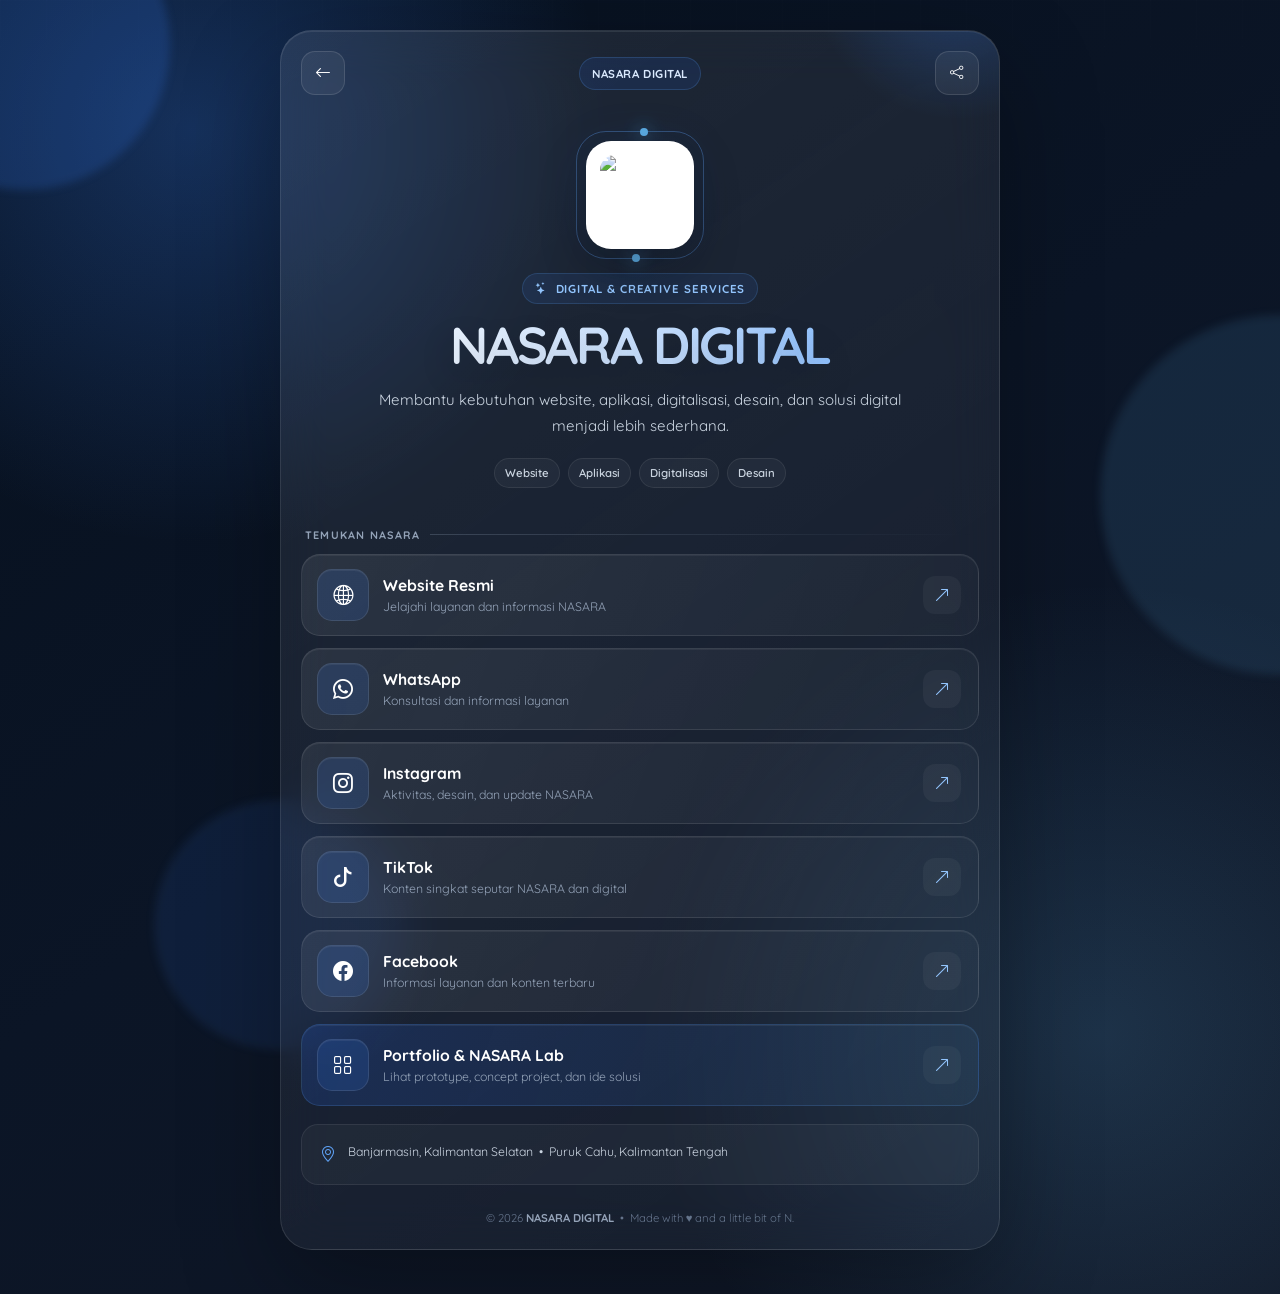
==== commit e87ccd8b: "change link page" ====
--- a/links/index.html
+++ b/links/index.html
@@ -1,247 +1,822 @@
 <!doctype html>
 <html lang="id">
-
 <head>
-    <meta charset="utf-8">
-
-    <meta
-        name="viewport"
-        content="width=device-width, initial-scale=1"
-    >
-
-    <title>NASARA DIGITAL | Links</title>
-
-    <meta
-        name="description"
-        content="Temukan website, WhatsApp, Instagram, Facebook, dan portfolio NASARA DIGITAL."
-    >
-
-    <meta property="og:title" content="NASARA DIGITAL | Links">
-    <meta property="og:description" content="Temukan website, WhatsApp, Instagram, Facebook, dan portfolio NASARA DIGITAL.">
-    <meta property="og:url" content="https://nasaradigital.web.id/links/">
-
-    <link rel="canonical" href="https://nasaradigital.web.id/links/">
-
-    <!-- Google Fonts -->
-    <link
-        rel="preconnect"
-        href="https://fonts.googleapis.com"
-    >
-
-    <link
-        rel="preconnect"
-        href="https://fonts.gstatic.com"
-        crossorigin
-    >
-
-    <link
-        href="https://fonts.googleapis.com/css2?family=Quicksand:wght@400;500;600;700&display=swap"
-        rel="stylesheet"
-    >
-
-    <!-- Bootstrap -->
-    <link
-        href="https://cdn.jsdelivr.net/npm/bootstrap@5.3.8/dist/css/bootstrap.min.css"
-        rel="stylesheet"
-    >
-
-    <!-- Bootstrap Icons -->
-    <link
-        rel="stylesheet"
-        href="https://cdn.jsdelivr.net/npm/bootstrap-icons@1.13.1/font/bootstrap-icons.min.css"
-    >
-
-    <!-- CSS NASARA -->
-    <link
-        rel="stylesheet"
-        href="../assets/css/style.css"
-    >
-
-    <!-- Font NASARA -->
-    <style>
-        body,
-        h1, h2, h3, h4, h5, h6,
-        p, a, span, small, strong,
-        button, input, select, textarea, label {
-            font-family: "Quicksand", sans-serif !important;
+  <meta charset="utf-8">
+  <meta name="viewport" content="width=device-width, initial-scale=1">
+
+  <title>NASARA DIGITAL | Links</title>
+  <meta name="description" content="Temukan website, WhatsApp, Instagram, TikTok, Facebook, dan portfolio NASARA DIGITAL.">
+
+  <meta property="og:title" content="NASARA DIGITAL | Links">
+  <meta property="og:description" content="Website, WhatsApp, Instagram, TikTok, Facebook, dan portfolio NASARA DIGITAL.">
+  <meta property="og:type" content="website">
+  <meta property="og:url" content="https://nasaradigital.web.id/links/">
+  <meta property="og:image" content="https://is3.cloudhost.id/nasara-documents/05_BRANDING/LOGO/nasara_logo.png">
+
+  <meta name="twitter:card" content="summary_large_image">
+  <link rel="canonical" href="https://nasaradigital.web.id/links/">
+
+  <link rel="preconnect" href="https://fonts.googleapis.com">
+  <link rel="preconnect" href="https://fonts.gstatic.com" crossorigin>
+  <link href="https://fonts.googleapis.com/css2?family=Quicksand:wght@400;500;600;700&display=swap" rel="stylesheet">
+
+  <link rel="stylesheet" href="https://cdn.jsdelivr.net/npm/bootstrap-icons@1.13.1/font/bootstrap-icons.min.css">
+
+  <link rel="icon" type="image/png" href="https://is3.cloudhost.id/nasara-documents/05_BRANDING/LOGO/nasara_logo.png">
+
+  <style>
+    :root{
+      --white:#fff;
+      --dark:#111827;
+      --dark2:#07101d;
+      --blue:#3B82F6;
+      --blue2:#5DADE2;
+      --muted:#94a3b8;
+      --soft:#cbd5e1;
+      --border:rgba(255,255,255,.11);
+    }
+
+    *{box-sizing:border-box}
+
+    html{scroll-behavior:smooth}
+
+    body{
+      margin:0;
+      min-height:100vh;
+      overflow-x:hidden;
+      font-family:"Quicksand",sans-serif;
+      color:var(--white);
+      background:
+        radial-gradient(circle at 15% 10%,rgba(59,130,246,.28),transparent 26%),
+        radial-gradient(circle at 86% 80%,rgba(93,173,226,.18),transparent 30%),
+        linear-gradient(145deg,#06101e 0%,#0b1526 48%,#111827 100%);
+    }
+
+    a{text-decoration:none;color:inherit}
+
+    #particles-js{
+      position:fixed;
+      inset:0;
+      z-index:0;
+      pointer-events:none;
+    }
+
+    .grid-bg{
+      position:fixed;
+      inset:0;
+      z-index:0;
+      pointer-events:none;
+      opacity:.18;
+      background-image:
+        linear-gradient(rgba(255,255,255,.045) 1px,transparent 1px),
+        linear-gradient(90deg,rgba(255,255,255,.045) 1px,transparent 1px);
+      background-size:46px 46px;
+      mask-image:linear-gradient(to bottom,#000 0%,transparent 95%);
+    }
+
+    .blob{
+      position:fixed;
+      border-radius:50%;
+      filter:blur(4px);
+      pointer-events:none;
+      z-index:0;
+      animation:blobMove 10s ease-in-out infinite alternate;
+    }
+
+    .blob.one{
+      width:290px;height:290px;
+      left:-120px;top:-100px;
+      background:rgba(59,130,246,.18);
+    }
+
+    .blob.two{
+      width:360px;height:360px;
+      right:-180px;top:35%;
+      background:rgba(93,173,226,.12);
+      animation-delay:-4s;
+    }
+
+    .blob.three{
+      width:250px;height:250px;
+      left:12%;bottom:-150px;
+      background:rgba(59,130,246,.10);
+      animation-delay:-7s;
+    }
+
+    @keyframes blobMove{
+      from{transform:translate3d(0,0,0) scale(1)}
+      to{transform:translate3d(40px,-25px,0) scale(1.14)}
+    }
+
+    .spotlight{
+      position:fixed;
+      width:360px;height:360px;
+      border-radius:50%;
+      pointer-events:none;
+      z-index:0;
+      opacity:0;
+      transform:translate(-50%,-50%);
+      background:radial-gradient(circle,rgba(59,130,246,.14),rgba(59,130,246,.04) 42%,transparent 70%);
+      transition:opacity .2s ease;
+    }
+
+    .page{
+      position:relative;
+      z-index:1;
+      min-height:100vh;
+      padding:30px 16px 44px;
+      display:flex;
+      justify-content:center;
+    }
+
+    .panel{
+      position:relative;
+      width:min(100%,720px);
+      overflow:hidden;
+      padding:20px;
+      border-radius:32px;
+      border:1px solid var(--border);
+      background:linear-gradient(145deg,rgba(255,255,255,.09),rgba(255,255,255,.03));
+      backdrop-filter:blur(24px);
+      -webkit-backdrop-filter:blur(24px);
+      box-shadow:0 35px 100px rgba(0,0,0,.30),inset 0 1px 0 rgba(255,255,255,.09);
+    }
+
+    .panel:before{
+      content:"";
+      position:absolute;
+      width:300px;height:300px;
+      border-radius:50%;
+      top:-210px;right:-110px;
+      background:radial-gradient(circle,rgba(59,130,246,.30),transparent 70%);
+      pointer-events:none;
+    }
+
+    .topbar{
+      position:relative;
+      z-index:2;
+      display:flex;
+      align-items:center;
+      justify-content:space-between;
+      gap:12px;
+    }
+
+    .icon-btn{
+      width:44px;height:44px;
+      display:grid;
+      place-items:center;
+      border:1px solid rgba(255,255,255,.12);
+      border-radius:14px;
+      color:#fff;
+      background:rgba(255,255,255,.06);
+      transition:.22s ease;
+      cursor:pointer;
+    }
+
+    .icon-btn:hover{
+      transform:translateY(-2px);
+      background:rgba(255,255,255,.12);
+      border-color:rgba(93,173,226,.4);
+    }
+
+    .status{
+      display:flex;
+      align-items:center;
+      gap:9px;
+      padding:8px 12px;
+      border-radius:999px;
+      border:1px solid rgba(96,165,250,.20);
+      background:rgba(37,99,235,.12);
+      color:#dbeafe;
+      font-size:.72rem;
+      font-weight:700;
+      letter-spacing:.05em;
+    }
+
+    .dot{
+      width:7px;height:7px;
+      border-radius:50%;
+      background:#60a5fa;
+      box-shadow:0 0 0 6px rgba(96,165,250,.10);
+      animation:pulse 1.8s ease-in-out infinite;
+    }
+
+    @keyframes pulse{
+      0%,100%{transform:scale(1);opacity:1}
+      50%{transform:scale(.72);opacity:.55}
+    }
+
+    .profile{
+      position:relative;
+      z-index:2;
+      text-align:center;
+      padding:46px 12px 28px;
+    }
+
+    .logo-wrap{
+      position:relative;
+      width:108px;height:108px;
+      margin:0 auto 24px;
+    }
+
+    .logo-ring{
+      position:absolute;
+      inset:-10px;
+      border:1px solid rgba(96,165,250,.34);
+      border-radius:30px;
+      animation:ring 11s linear infinite;
+    }
+
+    .logo-ring:before,
+    .logo-ring:after{
+      content:"";
+      position:absolute;
+      width:8px;height:8px;
+      border-radius:50%;
+      background:var(--blue2);
+      box-shadow:0 0 18px rgba(93,173,226,.85);
+    }
+
+    .logo-ring:before{top:-4px;left:50%}
+    .logo-ring:after{bottom:-4px;right:50%}
+
+    @keyframes ring{to{transform:rotate(360deg)}}
+
+    .logo{
+      position:relative;
+      z-index:1;
+      width:100%;height:100%;
+      padding:14px;
+      display:grid;
+      place-items:center;
+      border-radius:25px;
+      background:#fff;
+      box-shadow:0 18px 45px rgba(0,0,0,.28),0 0 45px rgba(59,130,246,.10);
+    }
+
+    .logo img{
+      width:100%;height:100%;
+      object-fit:contain;
+      display:block;
+      border-radius:15px;
+    }
+
+    .kicker{
+      display:inline-flex;
+      align-items:center;
+      gap:8px;
+      margin-bottom:15px;
+      padding:7px 12px;
+      border-radius:999px;
+      border:1px solid rgba(96,165,250,.18);
+      background:rgba(59,130,246,.10);
+      color:#93c5fd;
+      font-size:.72rem;
+      font-weight:700;
+      letter-spacing:.08em;
+    }
+
+    h1{
+      margin:0;
+      font-size:clamp(2rem,8vw,3.25rem);
+      line-height:1;
+      font-weight:700;
+      letter-spacing:-.045em;
+      background:linear-gradient(90deg,#fff,#bfdbfe 58%,#60a5fa);
+      -webkit-background-clip:text;
+      background-clip:text;
+      color:transparent;
+      text-shadow:0 14px 35px rgba(0,0,0,.18);
+    }
+
+    .profile p{
+      max-width:540px;
+      margin:16px auto 0;
+      color:var(--soft);
+      line-height:1.75;
+      font-size:.94rem;
+    }
+
+    .badges{
+      margin-top:18px;
+      display:flex;
+      flex-wrap:wrap;
+      justify-content:center;
+      gap:8px;
+    }
+
+    .badges span{
+      padding:7px 10px;
+      border-radius:999px;
+      border:1px solid rgba(255,255,255,.08);
+      background:rgba(255,255,255,.04);
+      color:#cbd5e1;
+      font-size:.71rem;
+      font-weight:600;
+    }
+
+    .section-label{
+      position:relative;
+      z-index:2;
+      display:flex;
+      align-items:center;
+      gap:10px;
+      margin:12px 4px 12px;
+      color:#94a3b8;
+      font-size:.68rem;
+      font-weight:700;
+      letter-spacing:.11em;
+    }
+
+    .section-label:after{
+      content:"";
+      height:1px;
+      flex:1;
+      background:linear-gradient(90deg,rgba(148,163,184,.27),transparent);
+    }
+
+    .links-list{
+      position:relative;
+      z-index:2;
+      display:grid;
+      gap:12px;
+    }
+
+    .card-link{
+      --mx:50%;
+      --my:50%;
+      position:relative;
+      overflow:hidden;
+      min-height:80px;
+      padding:14px 15px;
+      display:grid;
+      grid-template-columns:52px 1fr 40px;
+      align-items:center;
+      gap:14px;
+      border-radius:19px;
+      border:1px solid rgba(255,255,255,.10);
+      background:linear-gradient(110deg,rgba(255,255,255,.075),rgba(255,255,255,.025));
+      box-shadow:inset 0 1px 0 rgba(255,255,255,.06);
+      transition:.24s ease;
+      transform-style:preserve-3d;
+    }
+
+    .card-link:before{
+      content:"";
+      position:absolute;
+      inset:0;
+      opacity:0;
+      background:radial-gradient(circle at var(--mx) var(--my),rgba(96,165,250,.18),transparent 38%);
+      transition:opacity .2s ease;
+    }
+
+    .card-link:after{
+      content:"";
+      position:absolute;
+      width:100px;height:170%;
+      top:-35%;left:-150px;
+      transform:rotate(17deg);
+      background:linear-gradient(90deg,transparent,rgba(255,255,255,.14),transparent);
+      transition:left .55s ease;
+    }
+
+    .card-link:hover{
+      transform:translateY(-4px) scale(1.008);
+      border-color:rgba(96,165,250,.34);
+      background:linear-gradient(110deg,rgba(59,130,246,.13),rgba(255,255,255,.04));
+      box-shadow:0 15px 38px rgba(0,0,0,.20);
+    }
+
+    .card-link:hover:before{opacity:1}
+    .card-link:hover:after{left:calc(100% + 70px)}
+
+    .link-icon,
+    .arrow{
+      position:relative;
+      z-index:2;
+      display:grid;
+      place-items:center;
+    }
+
+    .link-icon{
+      width:52px;height:52px;
+      border-radius:15px;
+      border:1px solid rgba(255,255,255,.10);
+      background:rgba(59,130,246,.15);
+      font-size:1.25rem;
+      color:#fff;
+      box-shadow:inset 0 1px 0 rgba(255,255,255,.06);
+    }
+
+    .link-copy{
+      position:relative;
+      z-index:2;
+      min-width:0;
+    }
+
+    .link-copy strong{
+      display:block;
+      margin-bottom:3px;
+      color:#fff;
+      font-size:.98rem;
+      font-weight:700;
+    }
+
+    .link-copy small{
+      display:block;
+      color:var(--muted);
+      font-size:.77rem;
+      line-height:1.4;
+    }
+
+    .arrow{
+      width:38px;height:38px;
+      border-radius:12px;
+      background:rgba(255,255,255,.04);
+      color:#93c5fd;
+      transition:.22s ease;
+    }
+
+    .card-link:hover .arrow{
+      color:#fff;
+      background:rgba(59,130,246,.22);
+      transform:rotate(8deg);
+    }
+
+    .portfolio{
+      border-color:rgba(96,165,250,.19);
+      background:linear-gradient(110deg,rgba(37,99,235,.19),rgba(93,173,226,.065));
+    }
+
+    .location{
+      position:relative;
+      z-index:2;
+      margin-top:18px;
+      padding:17px 18px;
+      display:flex;
+      gap:12px;
+      align-items:flex-start;
+      border-radius:17px;
+      border:1px solid rgba(255,255,255,.08);
+      background:rgba(255,255,255,.035);
+      color:#cbd5e1;
+      font-size:.77rem;
+      line-height:1.6;
+    }
+
+    .location i{color:#60a5fa;font-size:1rem}
+
+    footer{
+      position:relative;
+      z-index:2;
+      text-align:center;
+      padding:26px 8px 4px;
+      color:#64748b;
+      font-size:.71rem;
+    }
+
+    footer strong{color:#94a3b8}
+
+    .reveal{
+      opacity:0;
+      transform:translateY(18px);
+      animation:reveal .7s cubic-bezier(.2,.7,.2,1) forwards;
+    }
+
+    .d1{animation-delay:.08s}
+    .d2{animation-delay:.16s}
+    .d3{animation-delay:.24s}
+    .d4{animation-delay:.32s}
+    .d5{animation-delay:.40s}
+    .d6{animation-delay:.48s}
+    .d7{animation-delay:.56s}
+
+    @keyframes reveal{
+      to{opacity:1;transform:translateY(0)}
+    }
+
+    @media(max-width:620px){
+      .page{padding:16px 11px 28px}
+      .panel{padding:14px;border-radius:24px}
+      .profile{padding:38px 8px 24px}
+      .logo-wrap{width:94px;height:94px}
+      .card-link{
+        min-height:74px;
+        grid-template-columns:48px 1fr 34px;
+        padding:12px;
+        gap:12px;
+        border-radius:17px;
+      }
+      .link-icon{width:48px;height:48px}
+      .arrow{width:34px;height:34px}
+      .status{font-size:.65rem}
+      .spotlight{display:none}
+    }
+
+    @media(prefers-reduced-motion:reduce){
+      *,*:before,*:after{
+        animation-duration:.01ms!important;
+        animation-iteration-count:1!important;
+        transition-duration:.01ms!important;
+      }
+      #particles-js,.spotlight{display:none}
+    }
+  </style>
+</head>
+
+<body>
+
+  <div id="particles-js" aria-hidden="true"></div>
+  <div class="grid-bg" aria-hidden="true"></div>
+  <div class="blob one" aria-hidden="true"></div>
+  <div class="blob two" aria-hidden="true"></div>
+  <div class="blob three" aria-hidden="true"></div>
+  <div class="spotlight" id="spotlight" aria-hidden="true"></div>
+
+  <main class="page">
+    <div class="panel">
+
+      <div class="topbar reveal">
+        <a href="/" class="icon-btn" aria-label="Kembali ke beranda" title="Kembali ke Beranda">
+          <i class="bi bi-arrow-left"></i>
+        </a>
+
+        <div class="status">
+          NASARA DIGITAL
+        </div>
+
+        <button class="icon-btn" type="button" id="shareButton" aria-label="Bagikan halaman" title="Bagikan">
+          <i class="bi bi-share"></i>
+        </button>
+      </div>
+
+      <section class="profile reveal d1">
+        <div class="logo-wrap">
+          <div class="logo-ring"></div>
+          <div class="logo">
+            <img
+              src="https://is3.cloudhost.id/nasara-documents/05_BRANDING/LOGO/nasara_logo.png"
+              alt="Logo NASARA DIGITAL"
+            >
+          </div>
+        </div>
+
+        <span class="kicker">
+          <i class="bi bi-stars"></i>
+          DIGITAL & CREATIVE SERVICES
+        </span>
+
+        <h1>NASARA DIGITAL</h1>
+
+        <p>
+          Membantu kebutuhan website, aplikasi, digitalisasi,
+          desain, dan solusi digital menjadi lebih sederhana.
+        </p>
+
+        <div class="badges">
+          <span>Website</span>
+          <span>Aplikasi</span>
+          <span>Digitalisasi</span>
+          <span>Desain</span>
+        </div>
+      </section>
+
+      <div class="section-label reveal d2">
+        TEMUKAN NASARA
+      </div>
+
+      <div class="links-list">
+
+        <a
+          href="https://nasaradigital.web.id"
+          class="card-link reveal d2"
+          target="_blank"
+          rel="noopener"
+        >
+          <span class="link-icon"><i class="bi bi-globe2"></i></span>
+          <span class="link-copy">
+            <strong>Website Resmi</strong>
+            <small>Jelajahi layanan dan informasi NASARA</small>
+          </span>
+          <i class="bi bi-arrow-up-right arrow"></i>
+        </a>
+
+        <a
+          href="https://wa.me/6285385534523?text=Halo%20NASARA%2C%20saya%20ingin%20konsultasi%20mengenai%20kebutuhan%20digital."
+          class="card-link reveal d3"
+          target="_blank"
+          rel="noopener"
+        >
+          <span class="link-icon"><i class="bi bi-whatsapp"></i></span>
+          <span class="link-copy">
+            <strong>WhatsApp</strong>
+            <small>Konsultasi dan informasi layanan</small>
+          </span>
+          <i class="bi bi-arrow-up-right arrow"></i>
+        </a>
+
+        <a
+          href="https://www.instagram.com/nasaradigital"
+          class="card-link reveal d4"
+          target="_blank"
+          rel="noopener"
+        >
+          <span class="link-icon"><i class="bi bi-instagram"></i></span>
+          <span class="link-copy">
+            <strong>Instagram</strong>
+            <small>Aktivitas, desain, dan update NASARA</small>
+          </span>
+          <i class="bi bi-arrow-up-right arrow"></i>
+        </a>
+
+        <a
+          href="https://www.tiktok.com/@nasaradigital"
+          class="card-link reveal d5"
+          target="_blank"
+          rel="noopener"
+        >
+          <span class="link-icon"><i class="bi bi-tiktok"></i></span>
+          <span class="link-copy">
+            <strong>TikTok</strong>
+            <small>Konten singkat seputar NASARA dan digital</small>
+          </span>
+          <i class="bi bi-arrow-up-right arrow"></i>
+        </a>
+
+        <a
+          href="https://www.facebook.com/profile.php?id=61593274027794"
+          class="card-link reveal d6"
+          target="_blank"
+          rel="noopener"
+        >
+          <span class="link-icon"><i class="bi bi-facebook"></i></span>
+          <span class="link-copy">
+            <strong>Facebook</strong>
+            <small>Informasi layanan dan konten terbaru</small>
+          </span>
+          <i class="bi bi-arrow-up-right arrow"></i>
+        </a>
+
+        <a
+          href="/portfolio/"
+          class="card-link portfolio reveal d7"
+        >
+          <span class="link-icon"><i class="bi bi-grid"></i></span>
+          <span class="link-copy">
+            <strong>Portfolio & NASARA Lab</strong>
+            <small>Lihat prototype, concept project, dan ide solusi</small>
+          </span>
+          <i class="bi bi-arrow-up-right arrow"></i>
+        </a>
+
+      </div>
+
+      <div class="location reveal d7">
+        <i class="bi bi-geo-alt"></i>
+        <span>
+          Banjarmasin, Kalimantan Selatan
+          &nbsp;•&nbsp;
+          Puruk Cahu, Kalimantan Tengah
+        </span>
+      </div>
+
+      <footer class="reveal d7">
+        © 2026 <strong>NASARA DIGITAL</strong>
+        &nbsp;•&nbsp;
+        Made with ♥ and a little bit of N.
+      </footer>
+
+    </div>
+  </main>
+
+  <!-- Particles.js -->
+  <script src="https://cdn.jsdelivr.net/npm/particles.js@2.0.0/particles.min.js"></script>
+
+  <!-- VanillaTilt -->
+  <script src="https://cdn.jsdelivr.net/npm/vanilla-tilt@1.8.1/dist/vanilla-tilt.min.js"></script>
+
+  <script>
+    document.addEventListener("DOMContentLoaded", function(){
+
+      const reducedMotion = window.matchMedia("(prefers-reduced-motion: reduce)").matches;
+
+      if(!reducedMotion && window.particlesJS){
+        particlesJS("particles-js",{
+          particles:{
+            number:{
+              value:52,
+              density:{enable:true,value_area:900}
+            },
+            color:{value:["#3B82F6","#5DADE2","#FFFFFF"]},
+            shape:{type:"circle"},
+            opacity:{
+              value:.25,
+              random:true,
+              anim:{enable:false}
+            },
+            size:{
+              value:2.3,
+              random:true,
+              anim:{enable:false}
+            },
+            line_linked:{
+              enable:true,
+              distance:145,
+              color:"#5DADE2",
+              opacity:.10,
+              width:1
+            },
+            move:{
+              enable:true,
+              speed:.8,
+              direction:"none",
+              random:true,
+              straight:false,
+              out_mode:"out",
+              bounce:false
+            }
+          },
+          interactivity:{
+            detect_on:"canvas",
+            events:{
+              onhover:{enable:true,mode:"grab"},
+              onclick:{enable:true,mode:"push"},
+              resize:true
+            },
+            modes:{
+              grab:{
+                distance:150,
+                line_linked:{opacity:.20}
+              },
+              push:{particles_nb:3}
+            }
+          },
+          retina_detect:true
+        });
+      }
+
+      if(!reducedMotion && window.VanillaTilt && window.matchMedia("(pointer:fine)").matches){
+        VanillaTilt.init(document.querySelectorAll(".card-link"),{
+          max:3,
+          speed:450,
+          glare:true,
+          "max-glare":.06,
+          scale:1.008
+        });
+      }
+
+      const spotlight=document.getElementById("spotlight");
+
+      if(spotlight && !reducedMotion && window.matchMedia("(pointer:fine)").matches){
+        window.addEventListener("mousemove",function(e){
+          spotlight.style.opacity="1";
+          spotlight.style.left=e.clientX+"px";
+          spotlight.style.top=e.clientY+"px";
+        });
+
+        document.addEventListener("mouseleave",function(){
+          spotlight.style.opacity="0";
+        });
+      }
+
+      document.querySelectorAll(".card-link").forEach(function(card){
+        card.addEventListener("mousemove",function(e){
+          const rect=card.getBoundingClientRect();
+          const x=((e.clientX-rect.left)/rect.width)*100;
+          const y=((e.clientY-rect.top)/rect.height)*100;
+
+          card.style.setProperty("--mx",x+"%");
+          card.style.setProperty("--my",y+"%");
+        });
+      });
+
+      const shareButton=document.getElementById("shareButton");
+
+      shareButton.addEventListener("click",async function(){
+        try{
+          if(navigator.share){
+            await navigator.share({
+              title:"NASARA DIGITAL",
+              text:"Temukan NASARA DIGITAL",
+              url:window.location.href
+            });
+          }else if(navigator.clipboard){
+            await navigator.clipboard.writeText(window.location.href);
+
+            const icon=shareButton.querySelector("i");
+            icon.className="bi bi-check2";
+
+            setTimeout(function(){
+              icon.className="bi bi-share";
+            },1500);
+          }
+        }catch(error){
+          console.log("Share dibatalkan.");
         }
-    </style>
-    <link rel="icon" type="image/png" href="https://is3.cloudhost.id/nasara-documents/05_BRANDING/LOGO/nasara_logo.png">
-</head>
-
-
-<body class="links-page">
-
-    <main class="links-wrapper">
-
-        <div class="links-container">
-
-            <a
-                href="/"
-                class="links-back"
-                aria-label="Kembali ke website"
-            >
-                <i class="bi bi-arrow-left"></i>
-            </a>
-
-
-            <div class="links-profile">
-
-                <div class="links-logo">
-                    <img
-                        src="https://is3.cloudhost.id/nasara-documents/05_BRANDING/LOGO/nasara_logo.png"
-                        alt="NASARA DIGITAL"
-                    >
-                </div>
-
-                <span class="links-label">
-                    DIGITAL & CREATIVE SERVICES
-                </span>
-
-                <h1>
-                    NASARA DIGITAL
-                </h1>
-
-                <p>
-                    Website, aplikasi, digitalisasi, desain,
-                    dan berbagai kebutuhan digital lainnya.
-                </p>
-
-            </div>
-
-
-            <div class="links-list">
-
-                <a
-                    href="https://nasaradigital.web.id"
-                    class="nasara-link"
-                    target="_blank"
-                    rel="noopener"
-                >
-                    <span class="link-icon">
-                        <i class="bi bi-globe2"></i>
-                    </span>
-
-                    <span class="link-content">
-                        <strong>Website Resmi</strong>
-                        <small>nasaradigital.web.id</small>
-                    </span>
-
-                    <i class="bi bi-arrow-up-right link-arrow"></i>
-                </a>
-
-
-                <a
-                    href="https://wa.me/6285385534523"
-                    class="nasara-link"
-                    target="_blank"
-                    rel="noopener"
-                >
-                    <span class="link-icon">
-                        <i class="bi bi-whatsapp"></i>
-                    </span>
-
-                    <span class="link-content">
-                        <strong>WhatsApp</strong>
-                        <small>Konsultasi dan informasi layanan</small>
-                    </span>
-
-                    <i class="bi bi-arrow-up-right link-arrow"></i>
-                </a>
-
-
-                <a
-                    href="https://www.instagram.com/nasaradigital"
-                    class="nasara-link"
-                >
-                    <span class="link-icon">
-                        <i class="bi bi-instagram"></i>
-                    </span>
-
-                    <span class="link-content">
-                        <strong>Instagram</strong>
-                        <small>Ikuti aktivitas NASARA</small>
-                    </span>
-
-                    <i class="bi bi-arrow-up-right link-arrow"></i>
-                </a>
-
-                <a
-                    href="https://www.tiktok.com/@nasaradigital"
-                    class="nasara-link"
-                    target="_blank"
-                    rel="noopener"
-                    >
-                    <span class="link-icon">
-                        <i class="bi bi-tiktok"></i>
-                    </span>
-
-                    <span class="link-content">
-                        <strong>TikTok</strong>
-                        <small>Ikuti konten NASARA</small>
-                    </span>
-
-                    <i class="bi bi-arrow-up-right link-arrow"></i>
-                </a>
-
-
-                <a
-                    href="https://www.facebook.com/profile.php?id=61593274027794"
-                    class="nasara-link"
-                >
-                    <span class="link-icon">
-                        <i class="bi bi-facebook"></i>
-                    </span>
-
-                    <span class="link-content">
-                        <strong>Facebook</strong>
-                        <small>Informasi dan konten terbaru</small>
-                    </span>
-
-                    <i class="bi bi-arrow-up-right link-arrow"></i>
-                </a>
-
-
-                <a
-                    href="/portfolio/"
-                    class="nasara-link"
-                >
-                    <span class="link-icon">
-                        <i class="bi bi-grid"></i>
-                    </span>
-
-                    <span class="link-content">
-                        <strong>Portfolio</strong>
-                        <small>Lihat project dan karya NASARA</small>
-                    </span>
-
-                    <i class="bi bi-arrow-up-right link-arrow"></i>
-                </a>
-
-            </div>
-
-
-            <div class="links-location">
-
-                <i class="bi bi-geo-alt"></i>
-
-                <span>
-                    Banjarmasin, Kalimantan Selatan
-                    &nbsp;•&nbsp;
-                    Puruk Cahu, Kalimantan Tengah
-                </span>
-
-            </div>
-
-
-            <footer class="links-footer">
-                © 2026 NASARA DIGITAL
-            </footer>
-
-        </div>
-
-    </main>
+      });
+
+    });
+  </script>
 
 </body>
-
-</html>+</html>
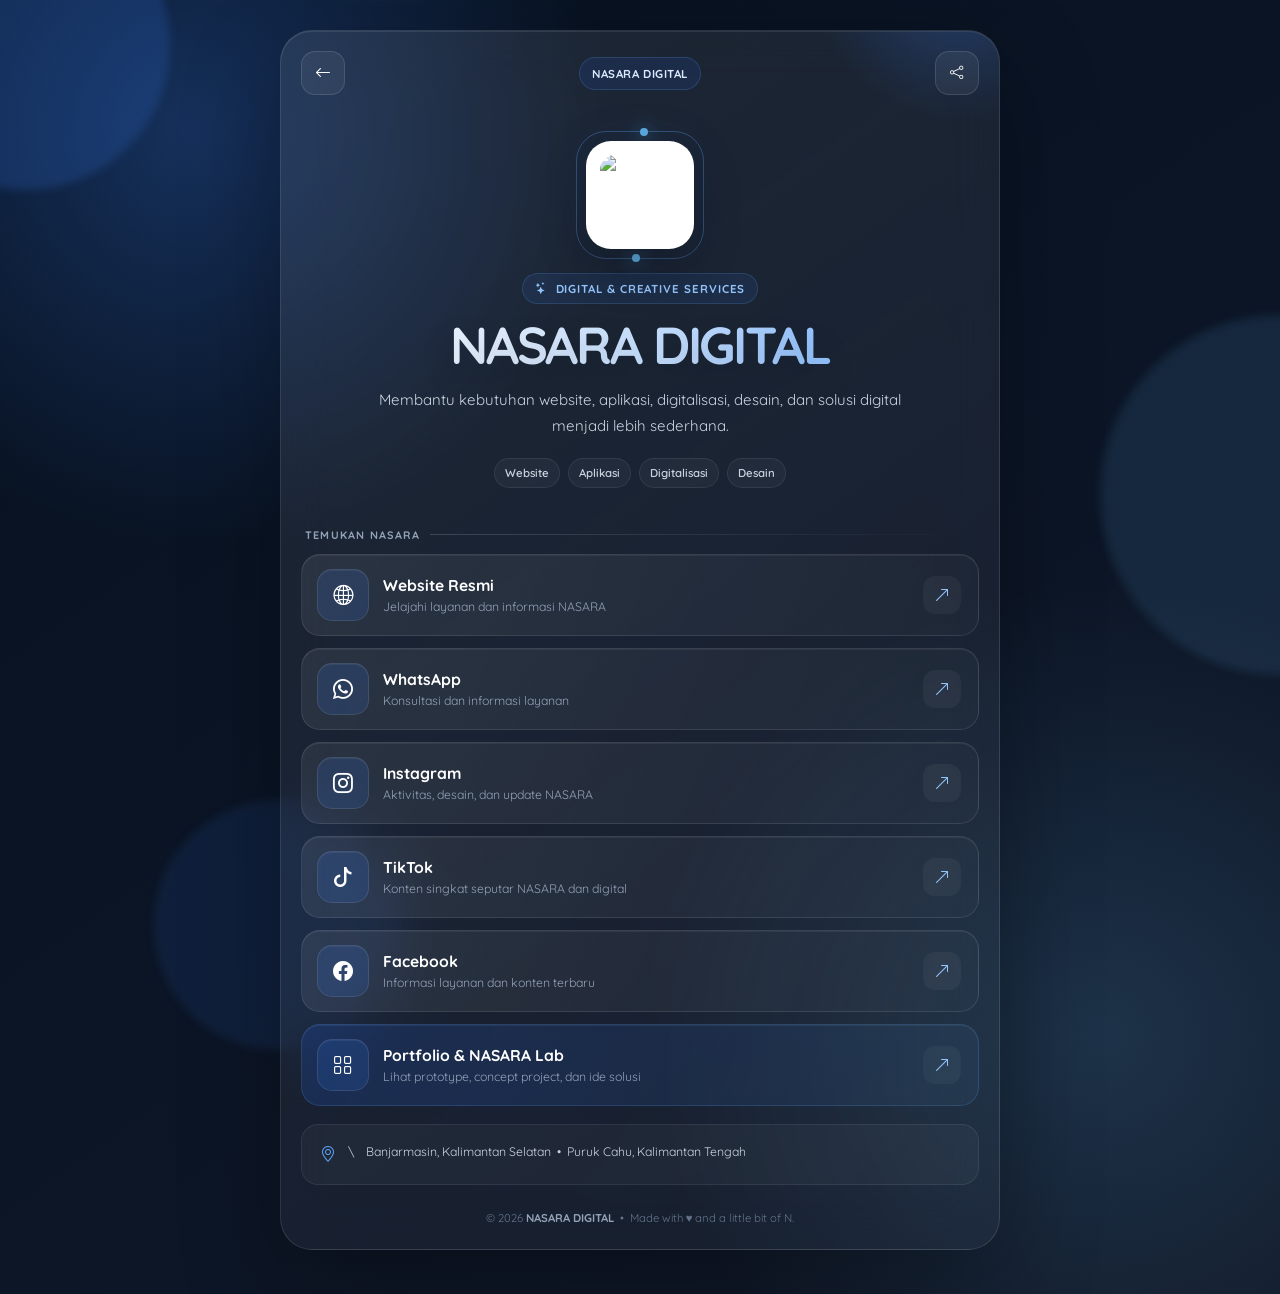
==== commit 0ae021e0: "change link page" ====
--- a/links/index.html
+++ b/links/index.html
@@ -672,12 +672,14 @@
       </div>
 
       <div class="location reveal d7">
-        <i class="bi bi-geo-alt"></i>
+        <i class="bi bi-geo-alt"></i>\
+        <center>
         <span>
           Banjarmasin, Kalimantan Selatan
           &nbsp;•&nbsp;
           Puruk Cahu, Kalimantan Tengah
         </span>
+        </center>
       </div>
 
       <footer class="reveal d7">
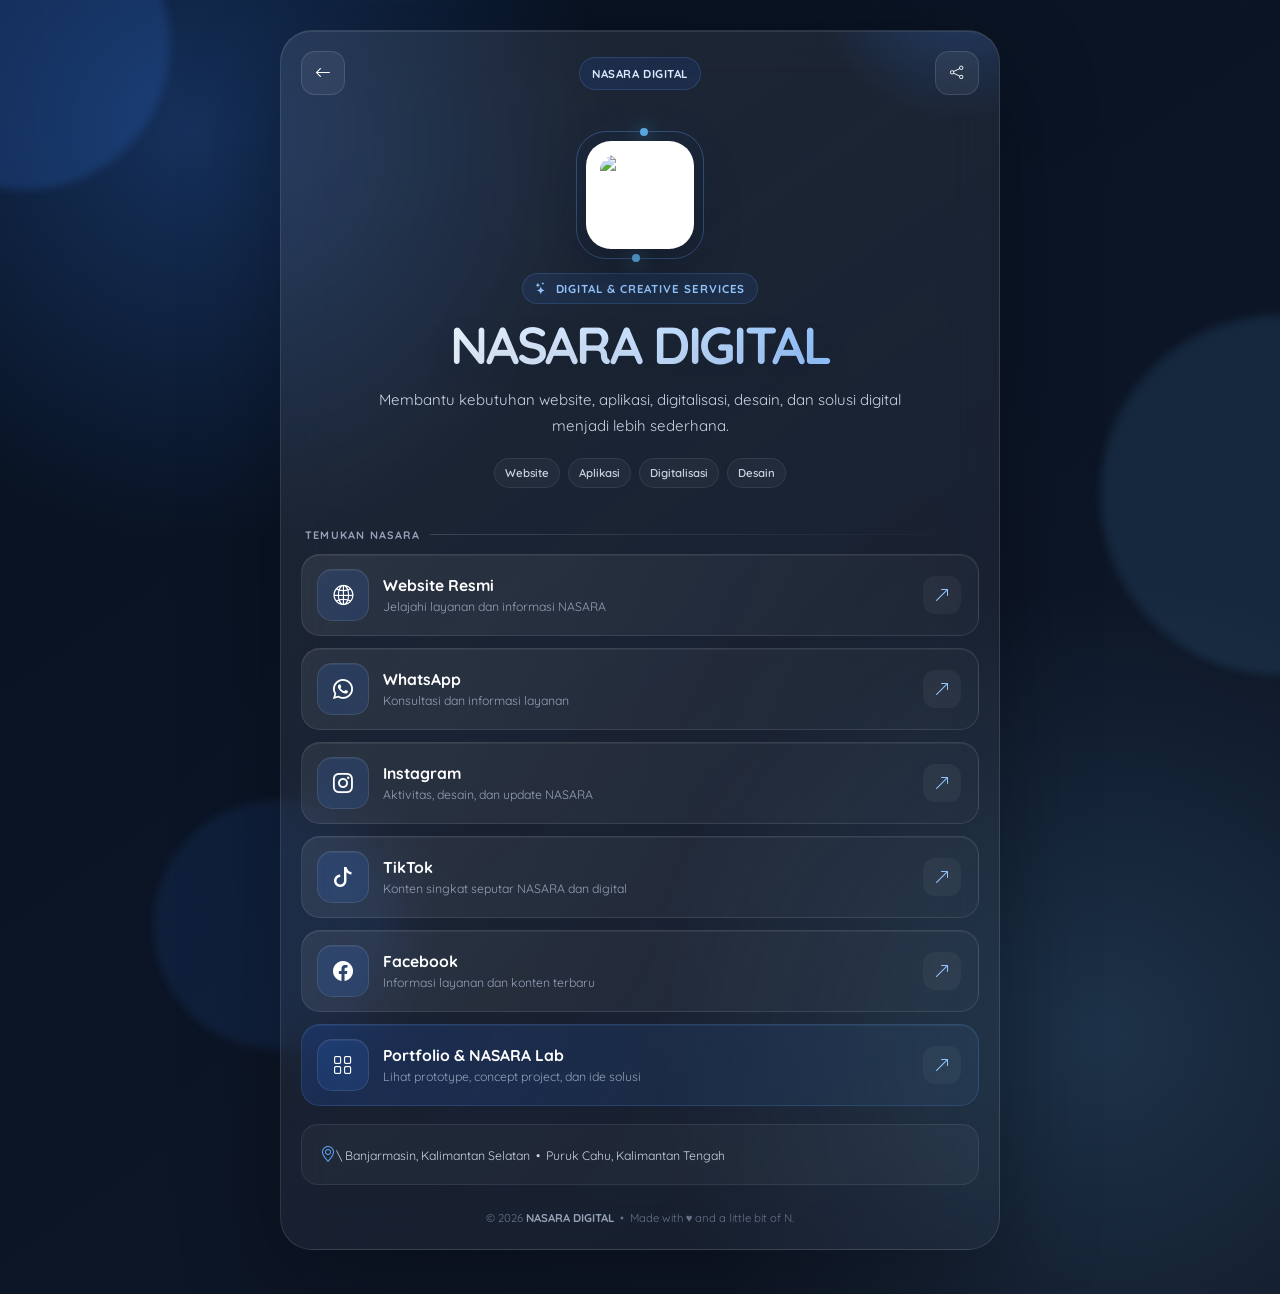
==== commit 0cad5c31: "asd" ====
--- a/links/index.html
+++ b/links/index.html
@@ -672,8 +672,8 @@
       </div>
 
       <div class="location reveal d7">
+        <center>
         <i class="bi bi-geo-alt"></i>\
-        <center>
         <span>
           Banjarmasin, Kalimantan Selatan
           &nbsp;•&nbsp;
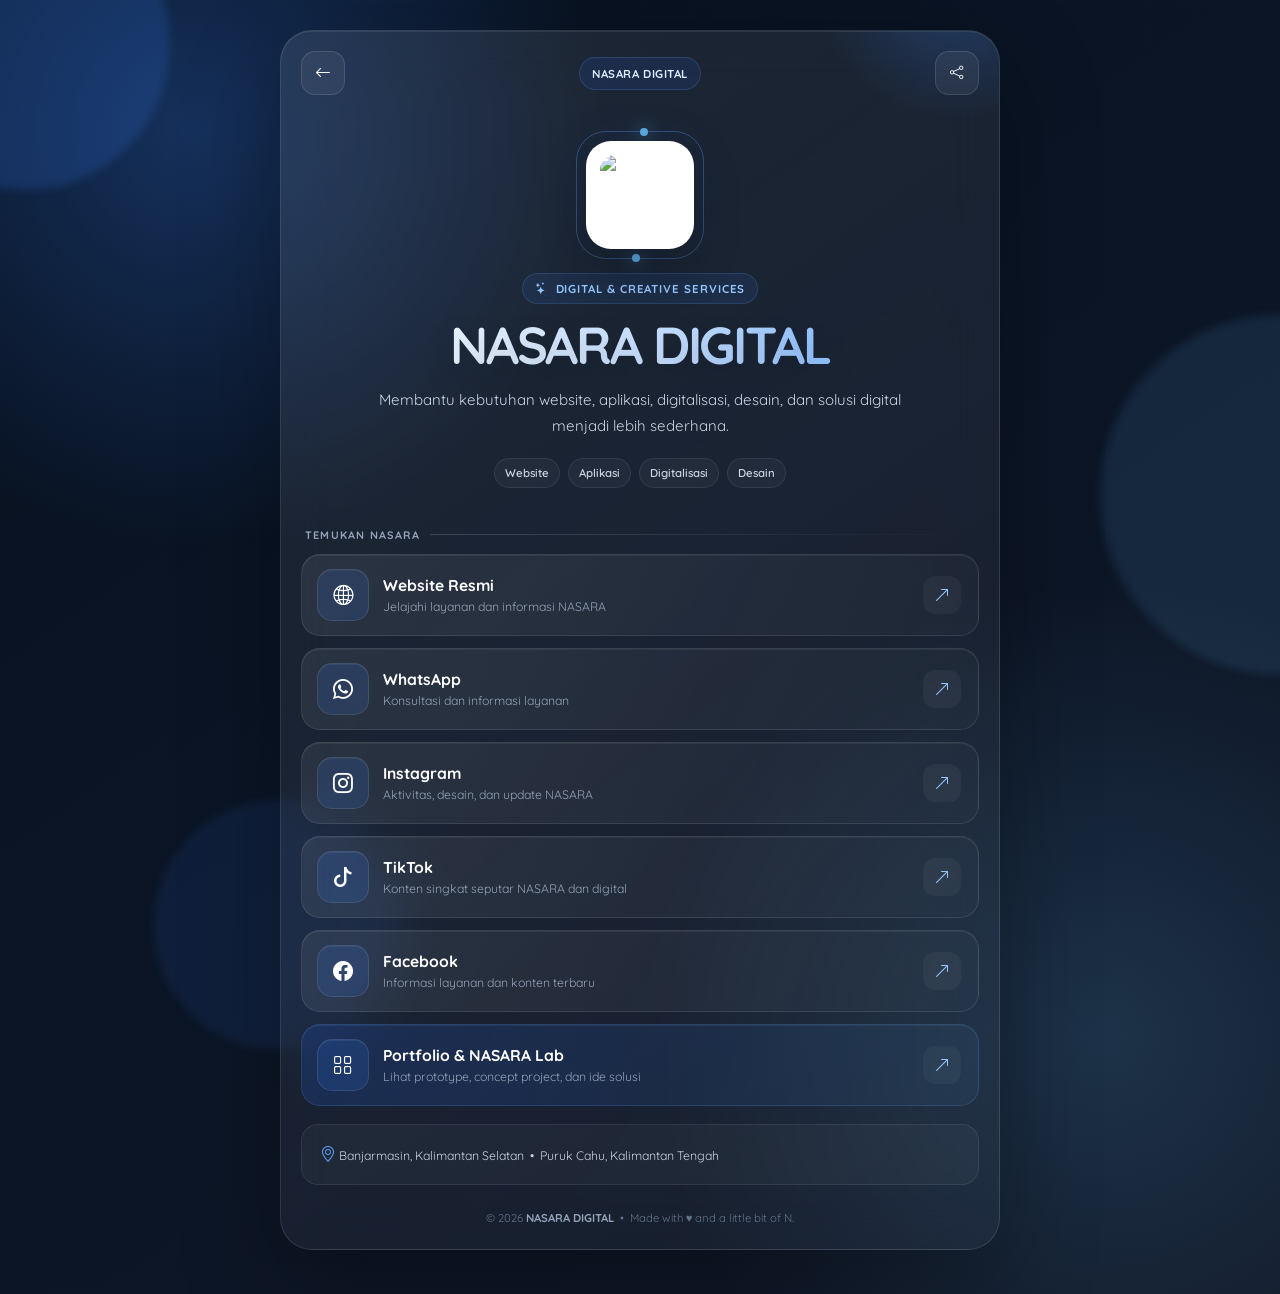
==== commit d11e71cf: "fix page link" ====
--- a/links/index.html
+++ b/links/index.html
@@ -673,7 +673,7 @@
 
       <div class="location reveal d7">
         <center>
-        <i class="bi bi-geo-alt"></i>\
+        <i class="bi bi-geo-alt"></i>
         <span>
           Banjarmasin, Kalimantan Selatan
           &nbsp;•&nbsp;
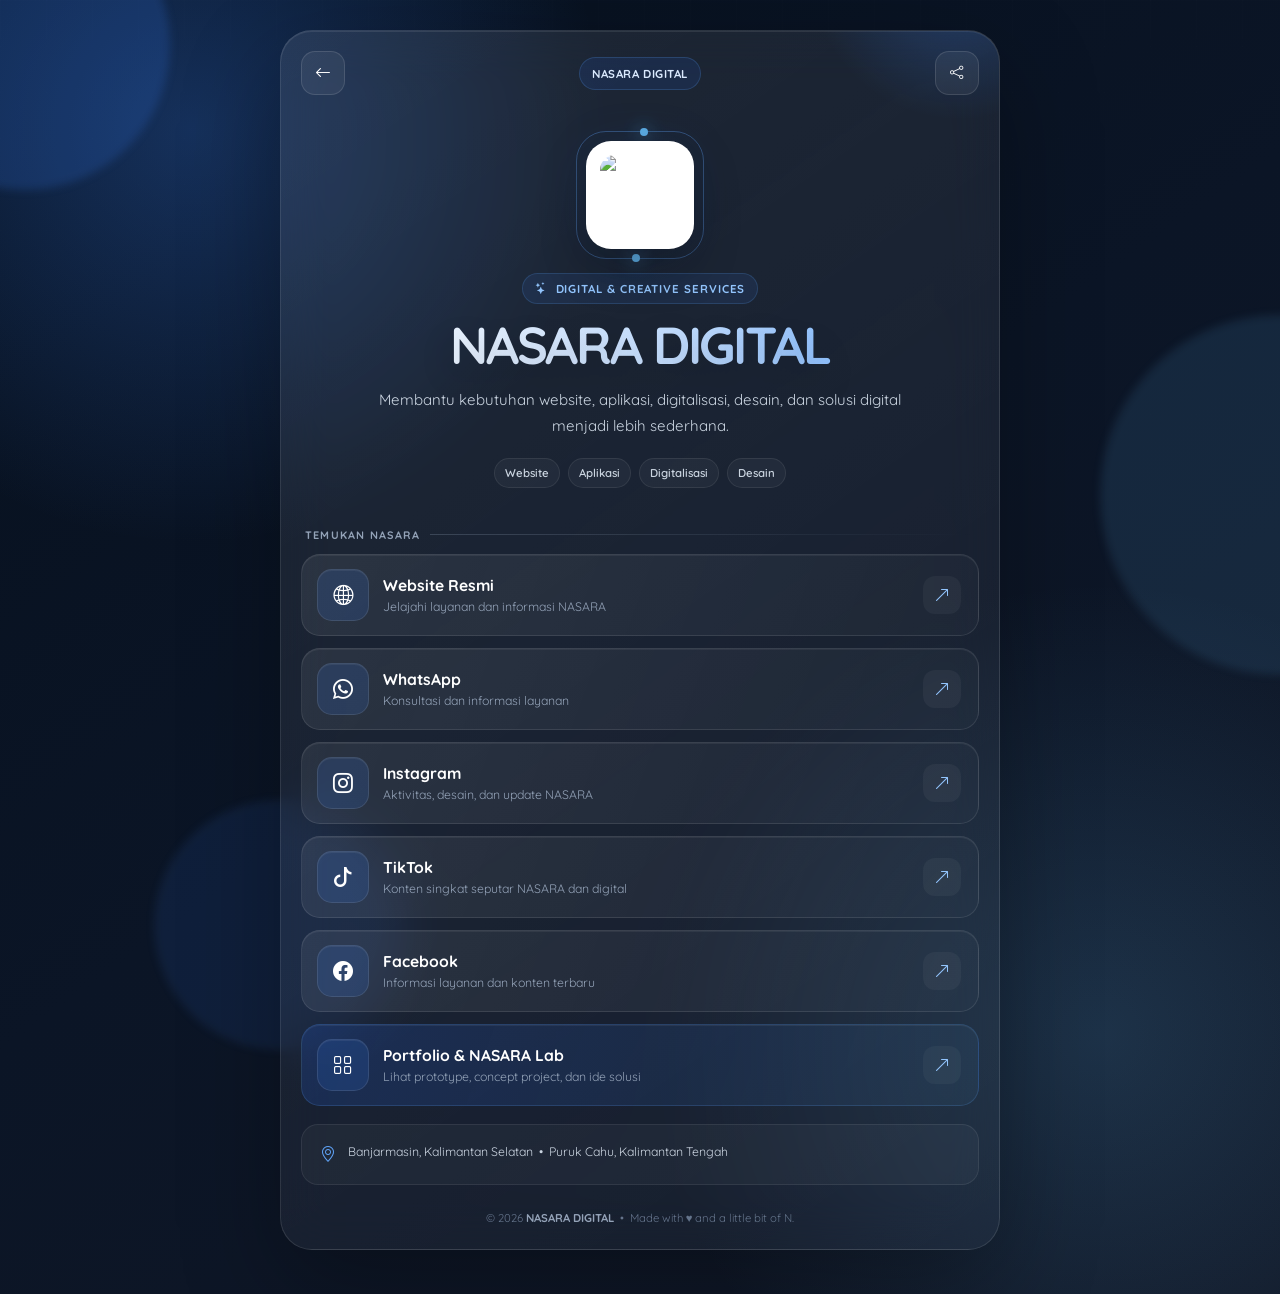
==== commit 50b91f67: "as" ====
--- a/links/index.html
+++ b/links/index.html
@@ -672,14 +672,12 @@
       </div>
 
       <div class="location reveal d7">
-        <center>
         <i class="bi bi-geo-alt"></i>
         <span>
           Banjarmasin, Kalimantan Selatan
           &nbsp;•&nbsp;
           Puruk Cahu, Kalimantan Tengah
         </span>
-        </center>
       </div>
 
       <footer class="reveal d7">
